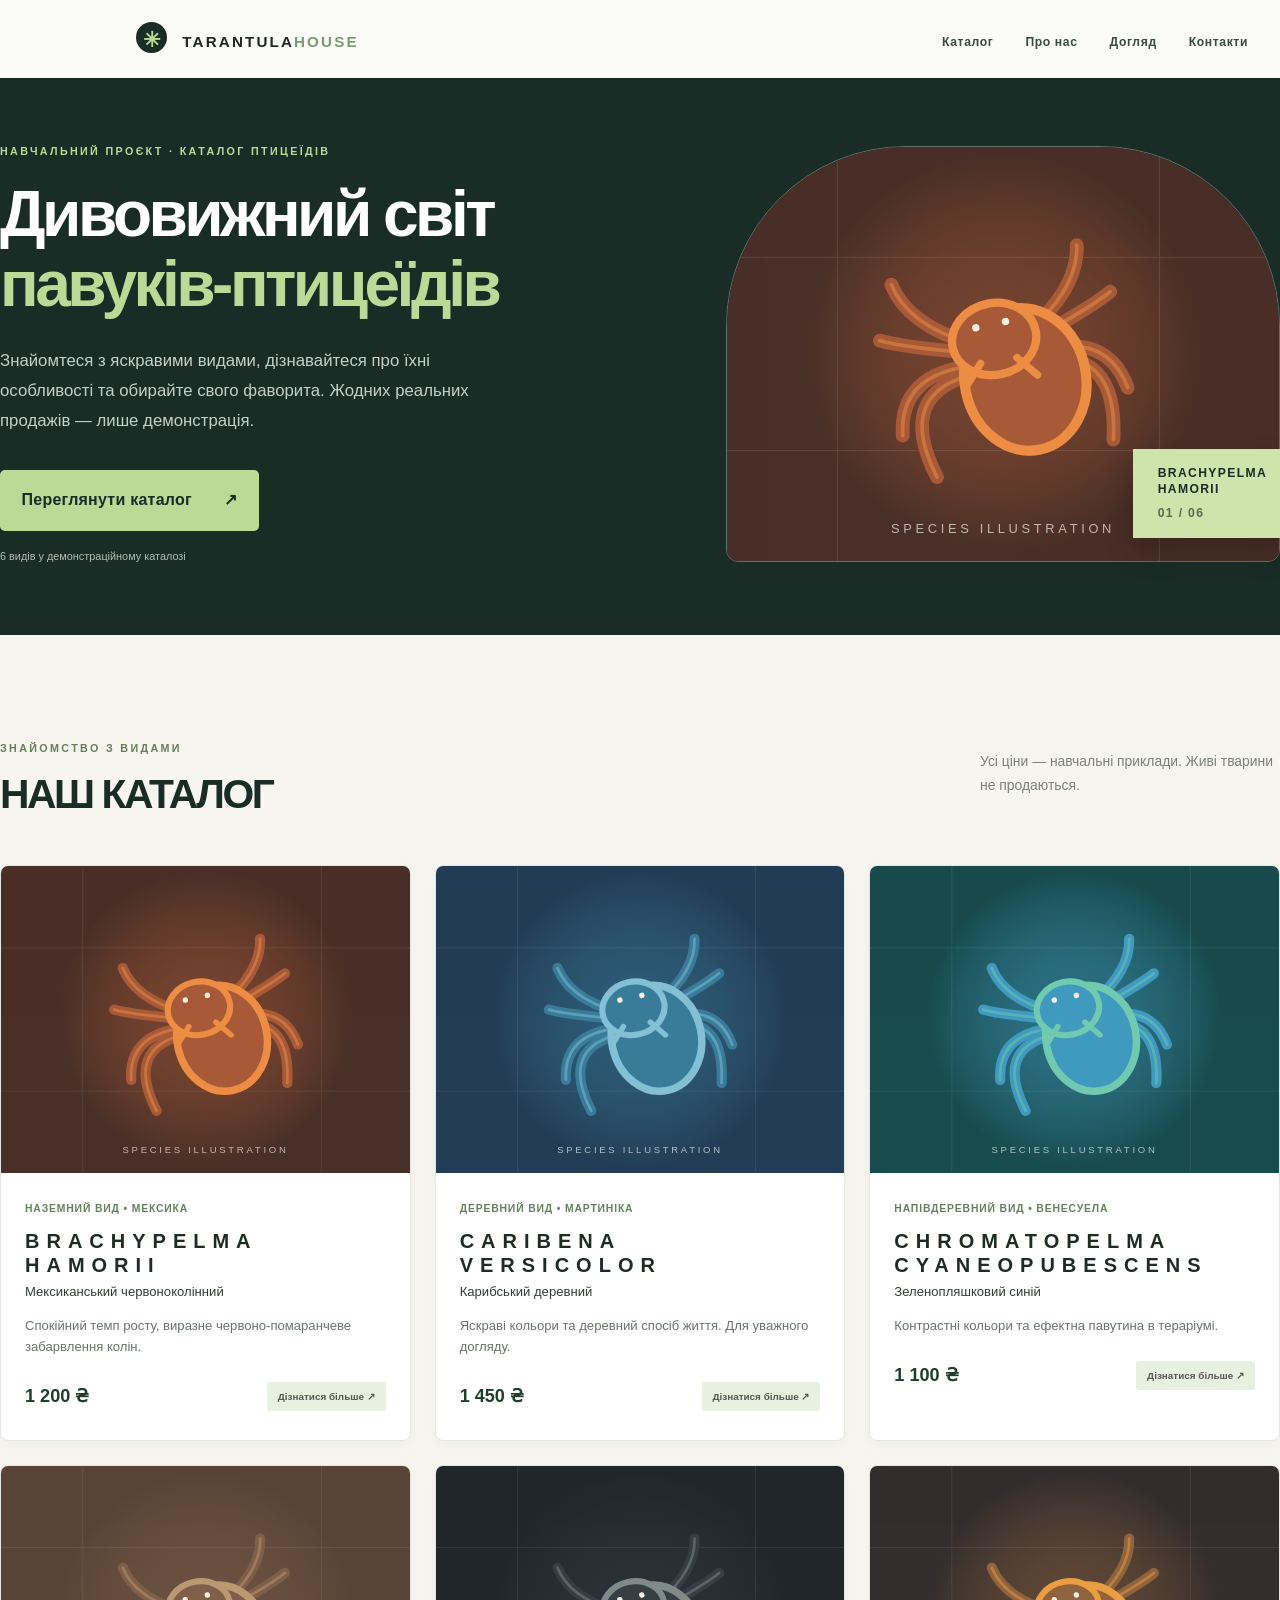
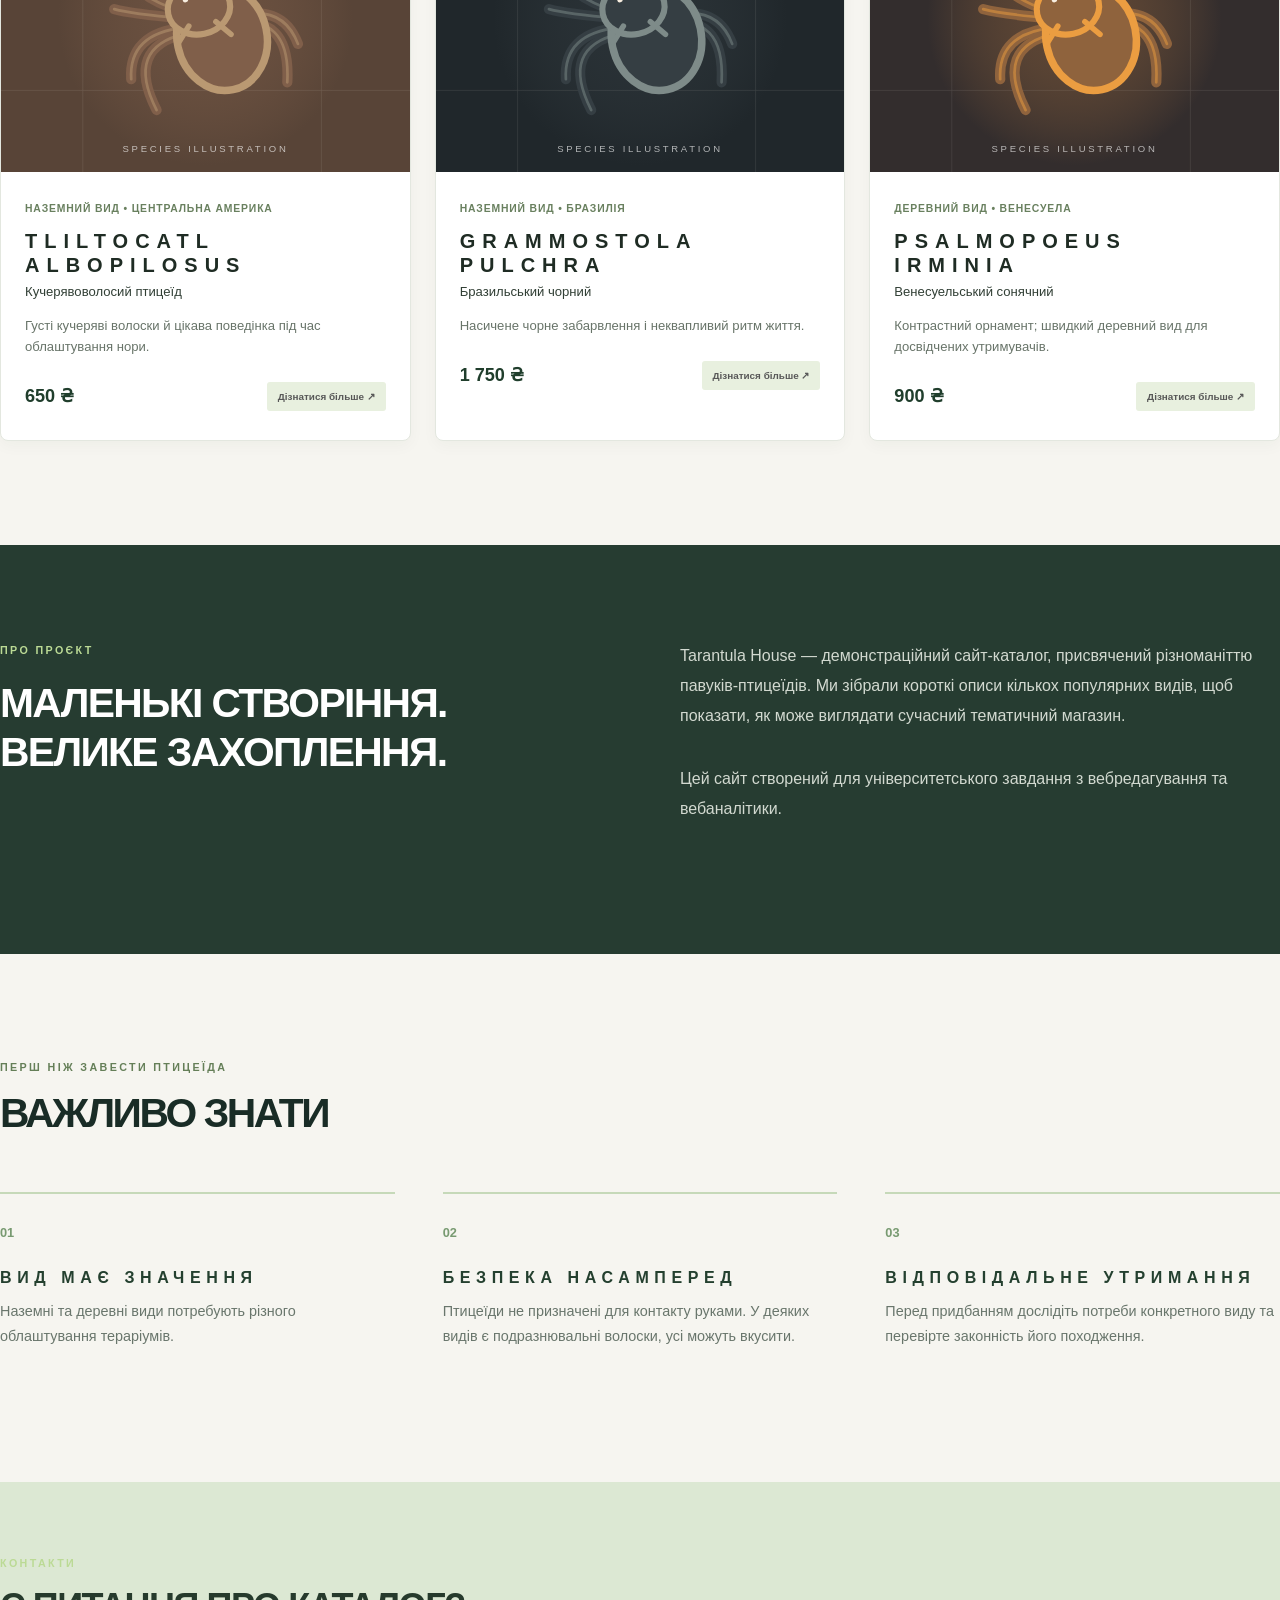
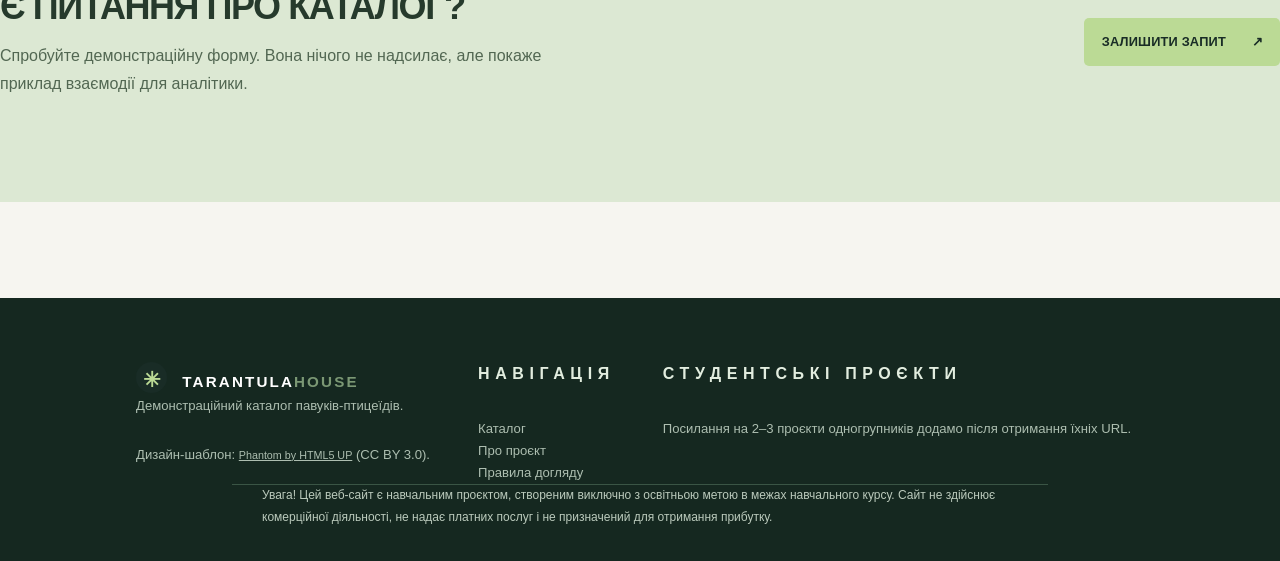
==== index.html @ 0e1ab754 "Add files via upload" ====
<!DOCTYPE HTML>
<!-- Phantom by HTML5 UP (html5up.net) | Adapted educational demo: TARANTULA HOUSE | CCA 3.0 -->
<html lang="uk"><head><meta charset="utf-8"/><meta name="viewport" content="width=device-width,initial-scale=1"/>
<title>Павуки-птицеїди — каталог видів | Tarantula House</title><meta name="description" content="Tarantula House — навчальний каталог павуків-птицеїдів: Brachypelma, Caribena, Grammostola та інші види. Дізнайтеся про особливості утримання птицеїдів."/>
<link rel="stylesheet" href="assets/css/main.css"/><link rel="stylesheet" href="assets/css/tarantula.css"/>
<!-- Google Analytics GA4: вставимо код після створення ресурсу -->
<!-- Microsoft Clarity: вставимо код після створення проєкту -->
</head><body class="is-preload"><div id="wrapper">
<header id="header"><div class="inner site-bar"><a href="index.html" class="brand" aria-label="Tarantula House головна"><span class="brand-symbol">✳</span> TARANTULA<span>HOUSE</span></a><nav aria-label="Головна навігація"><a href="#catalog">Каталог</a><a href="#about">Про нас</a><a href="#guide">Догляд</a><a href="#contacts">Контакти</a></nav></div></header>
<main id="main"><section class="hero"><div class="inner hero-flex"><div><div class="eyebrow">НАВЧАЛЬНИЙ ПРОЄКТ · КАТАЛОГ ПТИЦЕЇДІВ</div><h1>Дивовижний світ<br/><em>павуків-птицеїдів</em></h1><p>Знайомтеся з яскравими видами, дізнавайтеся про їхні особливості та обирайте свого фаворита. Жодних реальних продажів — лише демонстрація.</p><a class="hero-cta" href="#catalog" data-event="view_catalog">Переглянути каталог <span>↗</span></a><span class="hero-note">6 видів у демонстраційному каталозі</span></div><div class="hero-art"><img src="images/spider-orange.svg" alt="Стилізована ілюстрація павука-птицеїда"/><div class="floating-label">BRACHYPELMA<br/>HAMORII <small>01 / 06</small></div></div></div></section>
<section id="catalog" class="content-section"><div class="inner"><div class="section-top"><div><span class="eyebrow dark">ЗНАЙОМСТВО З ВИДАМИ</span><h2>Наш каталог</h2></div><p>Усі ціни — навчальні приклади. Живі тварини не продаються.</p></div><div class="species-grid"><article class="species-card"><img loading="lazy" src="images/spider-orange.svg" alt="Стилізована ілюстрація: Brachypelma hamorii"/><div class="species-body"><div class="tag">Наземний вид • Мексика</div><h3>Brachypelma hamorii</h3><p class="local-name">Мексиканський червоноколінний</p><p>Спокійний темп росту, виразне червоно-помаранчеве забарвлення колін.</p><div class="card-bottom"><strong>1 200 ₴</strong><button class="shop-btn" type="button" data-species="Brachypelma hamorii">Дізнатися більше <span aria-hidden="true">↗</span></button></div></div></article>
<article class="species-card"><img loading="lazy" src="images/spider-blue.svg" alt="Стилізована ілюстрація: Caribena versicolor"/><div class="species-body"><div class="tag">Деревний вид • Мартиніка</div><h3>Caribena versicolor</h3><p class="local-name">Карибський деревний</p><p>Яскраві кольори та деревний спосіб життя. Для уважного догляду.</p><div class="card-bottom"><strong>1 450 ₴</strong><button class="shop-btn" type="button" data-species="Caribena versicolor">Дізнатися більше <span aria-hidden="true">↗</span></button></div></div></article>
<article class="species-card"><img loading="lazy" src="images/spider-cyan.svg" alt="Стилізована ілюстрація: Chromatopelma cyaneopubescens"/><div class="species-body"><div class="tag">Напівдеревний вид • Венесуела</div><h3>Chromatopelma cyaneopubescens</h3><p class="local-name">Зеленопляшковий синій</p><p>Контрастні кольори та ефектна павутина в тераріумі.</p><div class="card-bottom"><strong>1 100 ₴</strong><button class="shop-btn" type="button" data-species="Chromatopelma cyaneopubescens">Дізнатися більше <span aria-hidden="true">↗</span></button></div></div></article>
<article class="species-card"><img loading="lazy" src="images/spider-brown.svg" alt="Стилізована ілюстрація: Tliltocatl albopilosus"/><div class="species-body"><div class="tag">Наземний вид • Центральна Америка</div><h3>Tliltocatl albopilosus</h3><p class="local-name">Кучерявоволосий птицеїд</p><p>Густі кучеряві волоски й цікава поведінка під час облаштування нори.</p><div class="card-bottom"><strong>650 ₴</strong><button class="shop-btn" type="button" data-species="Tliltocatl albopilosus">Дізнатися більше <span aria-hidden="true">↗</span></button></div></div></article>
<article class="species-card"><img loading="lazy" src="images/spider-dark.svg" alt="Стилізована ілюстрація: Grammostola pulchra"/><div class="species-body"><div class="tag">Наземний вид • Бразилія</div><h3>Grammostola pulchra</h3><p class="local-name">Бразильський чорний</p><p>Насичене чорне забарвлення і неквапливий ритм життя.</p><div class="card-bottom"><strong>1 750 ₴</strong><button class="shop-btn" type="button" data-species="Grammostola pulchra">Дізнатися більше <span aria-hidden="true">↗</span></button></div></div></article>
<article class="species-card"><img loading="lazy" src="images/spider-amber.svg" alt="Стилізована ілюстрація: Psalmopoeus irminia"/><div class="species-body"><div class="tag">Деревний вид • Венесуела</div><h3>Psalmopoeus irminia</h3><p class="local-name">Венесуельський сонячний</p><p>Контрастний орнамент; швидкий деревний вид для досвідчених утримувачів.</p><div class="card-bottom"><strong>900 ₴</strong><button class="shop-btn" type="button" data-species="Psalmopoeus irminia">Дізнатися більше <span aria-hidden="true">↗</span></button></div></div></article></div></div></section>
<section class="statement" id="about"><div class="inner statement-content"><div><span class="eyebrow">ПРО ПРОЄКТ</span><h2>Маленькі створіння.<br/>Велике захоплення.</h2></div><div><p>Tarantula House — демонстраційний сайт-каталог, присвячений різноманіттю павуків-птицеїдів. Ми зібрали короткі описи кількох популярних видів, щоб показати, як може виглядати сучасний тематичний магазин.</p><p>Цей сайт створений для університетського завдання з вебредагування та вебаналітики.</p></div></div></section>
<section class="content-section guide" id="guide"><div class="inner"><span class="eyebrow dark">ПЕРШ НІЖ ЗАВЕСТИ ПТИЦЕЇДА</span><h2>Важливо знати</h2><div class="guide-grid"><div><span>01</span><h3>Вид має значення</h3><p>Наземні та деревні види потребують різного облаштування тераріумів.</p></div><div><span>02</span><h3>Безпека насамперед</h3><p>Птицеїди не призначені для контакту руками. У деяких видів є подразнювальні волоски, усі можуть вкусити.</p></div><div><span>03</span><h3>Відповідальне утримання</h3><p>Перед придбанням дослідіть потреби конкретного виду та перевірте законність його походження.</p></div></div></div></section>
<section class="contact-section" id="contacts"><div class="inner contact-row"><div><span class="eyebrow">КОНТАКТИ</span><h2>Є питання про каталог?</h2><p>Спробуйте демонстраційну форму. Вона нічого не надсилає, але покаже приклад взаємодії для аналітики.</p></div><button type="button" class="hero-cta" id="contact-btn">Залишити запит <span>↗</span></button></div></section></main>
<footer id="footer"><div class="inner foot-grid"><div><div class="brand foot-brand"><span class="brand-symbol">✳</span> TARANTULA<span>HOUSE</span></div><p>Демонстраційний каталог павуків-птицеїдів.</p><p class="credits">Дизайн-шаблон: <a href="https://html5up.net/phantom" target="_blank" rel="noopener">Phantom by HTML5 UP</a> (CC BY 3.0).</p></div><div><h3>Навігація</h3><a href="#catalog">Каталог</a><a href="#about">Про проєкт</a><a href="#guide">Правила догляду</a></div><div><h3>Студентські проєкти</h3><p class="credits">Посилання на 2–3 проєкти одногрупників додамо після отримання їхніх URL.</p></div></div><div class="inner legal">Увага! Цей веб-сайт є навчальним проєктом, створеним виключно з освітньою метою в межах навчального курсу. Сайт не здійснює комерційної діяльності, не надає платних послуг і не призначений для отримання прибутку.</div></footer>
<div class="modal" id="demo-modal" role="dialog" aria-modal="true" aria-labelledby="modal-title" hidden><div class="modal-panel"><button class="modal-close" type="button" aria-label="Закрити">×</button><span class="eyebrow dark">ДЕМОНСТРАЦІЙНИЙ ЗАПИТ</span><h2 id="modal-title">Дізнатися більше</h2><p id="modal-species"></p><p>Це навчальний сайт. Дії не створюють замовлення і жодні персональні дані не передаються.</p><button id="simulate-lead" class="hero-cta" type="button">Імітувати запит <span>↗</span></button><p id="modal-success" class="success" aria-live="polite"></p></div></div>
</div><script src="assets/js/jquery.min.js"></script><script src="assets/js/browser.min.js"></script><script src="assets/js/breakpoints.min.js"></script><script src="assets/js/util.js"></script><script src="assets/js/main.js"></script><script src="assets/js/tarantula.js"></script></body></html>
---- assets/css/main.css ----
@import url(fontawesome-all.min.css);
@import url("https://fonts.googleapis.com/css?family=Source+Sans+Pro:300,700,900");

/*
	Phantom by HTML5 UP
	html5up.net | @ajlkn
	Free for personal and commercial use under the CCA 3.0 license (html5up.net/license)
*/

html, body, div, span, applet, object,
iframe, h1, h2, h3, h4, h5, h6, p, blockquote,
pre, a, abbr, acronym, address, big, cite,
code, del, dfn, em, img, ins, kbd, q, s, samp,
small, strike, strong, sub, sup, tt, var, b,
u, i, center, dl, dt, dd, ol, ul, li, fieldset,
form, label, legend, table, caption, tbody,
tfoot, thead, tr, th, td, article, aside,
canvas, details, embed, figure, figcaption,
footer, header, hgroup, menu, nav, output, ruby,
section, summary, time, mark, audio, video {
	margin: 0;
	padding: 0;
	border: 0;
	font-size: 100%;
	font: inherit;
	vertical-align: baseline;}

article, aside, details, figcaption, figure,
footer, header, hgroup, menu, nav, section {
	display: block;}

body {
	line-height: 1;
}

ol, ul {
	list-style: none;
}

blockquote, q {
	quotes: none;
}

	blockquote:before, blockquote:after, q:before, q:after {
		content: '';
		content: none;
	}

table {
	border-collapse: collapse;
	border-spacing: 0;
}

body {
	-webkit-text-size-adjust: none;
}

mark {
	background-color: transparent;
	color: inherit;
}

input::-moz-focus-inner {
	border: 0;
	padding: 0;
}

input, select, textarea {
	-moz-appearance: none;
	-webkit-appearance: none;
	-ms-appearance: none;
	appearance: none;
}

/* Basic */

	@-ms-viewport {
		width: device-width;
	}

	body {
		-ms-overflow-style: scrollbar;
	}

	@media screen and (max-width: 480px) {

		html, body {
			min-width: 320px;
		}

	}

	html {
		box-sizing: border-box;
	}

	*, *:before, *:after {
		box-sizing: inherit;
	}

	body {
		background: #ffffff;
	}

		body.is-preload *, body.is-preload *:before, body.is-preload *:after {
			-moz-animation: none !important;
			-webkit-animation: none !important;
			-ms-animation: none !important;
			animation: none !important;
			-moz-transition: none !important;
			-webkit-transition: none !important;
			-ms-transition: none !important;
			transition: none !important;
		}

/* Type */

	body, input, select, textarea {
		color: #585858;
		font-family: "Source Sans Pro", Helvetica, sans-serif;
		font-size: 16pt;
		font-weight: 300;
		line-height: 1.75;
	}

		@media screen and (max-width: 1680px) {

			body, input, select, textarea {
				font-size: 14pt;
			}

		}

		@media screen and (max-width: 1280px) {

			body, input, select, textarea {
				font-size: 12pt;
			}

		}

	a {
		-moz-transition: border-bottom-color 0.2s ease, color 0.2s ease;
		-webkit-transition: border-bottom-color 0.2s ease, color 0.2s ease;
		-ms-transition: border-bottom-color 0.2s ease, color 0.2s ease;
		transition: border-bottom-color 0.2s ease, color 0.2s ease;
		text-decoration: none;
		color: #585858;
		border-bottom: dotted 1px rgba(88, 88, 88, 0.5);
	}

		a:hover {
			border-bottom-color: transparent;
			color: #f2849e !important;
		}

	strong, b {
		font-weight: 900;
	}

	em, i {
		font-style: italic;
	}

	p {
		margin: 0 0 2em 0;
	}

	h1 {
		font-size: 2.75em;
		font-weight: 700;
		line-height: 1.3;
		margin: 0 0 1em 0;
		letter-spacing: -0.035em;
	}

		h1 a {
			color: inherit;
		}

		@media screen and (max-width: 736px) {

			h1 {
				font-size: 2em;
				margin: 0 0 1em 0;
			}

		}

		@media screen and (max-width: 360px) {

			h1 {
				font-size: 1.75em;
			}

		}

	h2, h3, h4, h5, h6 {
		font-weight: 900;
		line-height: 1.5;
		margin: 0 0 2em 0;
		text-transform: uppercase;
		letter-spacing: 0.35em;
	}

		h2 a, h3 a, h4 a, h5 a, h6 a {
			color: inherit;
		}

	h2 {
		font-size: 1.1em;
	}

	h3 {
		font-size: 1em;
	}

	h4 {
		font-size: 0.8em;
	}

	h5 {
		font-size: 0.8em;
	}

	h6 {
		font-size: 0.8em;
	}

	@media screen and (max-width: 980px) {

		h1 br, h2 br, h3 br, h4 br, h5 br, h6 br {
			display: none;
		}

	}

	@media screen and (max-width: 736px) {

		h2 {
			font-size: 1em;
		}

		h3 {
			font-size: 0.8em;
		}

	}

	sub {
		font-size: 0.8em;
		position: relative;
		top: 0.5em;
	}

	sup {
		font-size: 0.8em;
		position: relative;
		top: -0.5em;
	}

	blockquote {
		border-left: solid 4px #c9c9c9;
		font-style: italic;
		margin: 0 0 2em 0;
		padding: 0.5em 0 0.5em 2em;
	}

	code {
		background: rgba(144, 144, 144, 0.075);
		border-radius: 4px;
		border: solid 1px #c9c9c9;
		font-family: "Courier New", monospace;
		font-size: 0.9em;
		margin: 0 0.25em;
		padding: 0.25em 0.65em;
	}

	pre {
		-webkit-overflow-scrolling: touch;
		font-family: "Courier New", monospace;
		font-size: 0.9em;
		margin: 0 0 2em 0;
	}

		pre code {
			display: block;
			line-height: 1.75;
			padding: 1em 1.5em;
			overflow-x: auto;
		}

	hr {
		border: 0;
		border-bottom: solid 1px #c9c9c9;
		margin: 2em 0;
	}

		hr.major {
			margin: 3em 0;
		}

	.align-left {
		text-align: left;
	}

	.align-center {
		text-align: center;
	}

	.align-right {
		text-align: right;
	}

/* Row */

	.row {
		display: flex;
		flex-wrap: wrap;
		box-sizing: border-box;
		align-items: stretch;
	}

		.row > * {
			box-sizing: border-box;
		}

		.row.gtr-uniform > * > :last-child {
			margin-bottom: 0;
		}

		.row.aln-left {
			justify-content: flex-start;
		}

		.row.aln-center {
			justify-content: center;
		}

		.row.aln-right {
			justify-content: flex-end;
		}

		.row.aln-top {
			align-items: flex-start;
		}

		.row.aln-middle {
			align-items: center;
		}

		.row.aln-bottom {
			align-items: flex-end;
		}

		.row > .imp {
			order: -1;
		}

		.row > .col-1 {
			width: 8.33333%;
		}

		.row > .off-1 {
			margin-left: 8.33333%;
		}

		.row > .col-2 {
			width: 16.66667%;
		}

		.row > .off-2 {
			margin-left: 16.66667%;
		}

		.row > .col-3 {
			width: 25%;
		}

		.row > .off-3 {
			margin-left: 25%;
		}

		.row > .col-4 {
			width: 33.33333%;
		}

		.row > .off-4 {
			margin-left: 33.33333%;
		}

		.row > .col-5 {
			width: 41.66667%;
		}

		.row > .off-5 {
			margin-left: 41.66667%;
		}

		.row > .col-6 {
			width: 50%;
		}

		.row > .off-6 {
			margin-left: 50%;
		}

		.row > .col-7 {
			width: 58.33333%;
		}

		.row > .off-7 {
			margin-left: 58.33333%;
		}

		.row > .col-8 {
			width: 66.66667%;
		}

		.row > .off-8 {
			margin-left: 66.66667%;
		}

		.row > .col-9 {
			width: 75%;
		}

		.row > .off-9 {
			margin-left: 75%;
		}

		.row > .col-10 {
			width: 83.33333%;
		}

		.row > .off-10 {
			margin-left: 83.33333%;
		}

		.row > .col-11 {
			width: 91.66667%;
		}

		.row > .off-11 {
			margin-left: 91.66667%;
		}

		.row > .col-12 {
			width: 100%;
		}

		.row > .off-12 {
			margin-left: 100%;
		}

		.row.gtr-0 {
			margin-top: 0;
			margin-left: 0em;
		}

			.row.gtr-0 > * {
				padding: 0 0 0 0em;
			}

			.row.gtr-0.gtr-uniform {
				margin-top: 0em;
			}

				.row.gtr-0.gtr-uniform > * {
					padding-top: 0em;
				}

		.row.gtr-25 {
			margin-top: 0;
			margin-left: -0.5em;
		}

			.row.gtr-25 > * {
				padding: 0 0 0 0.5em;
			}

			.row.gtr-25.gtr-uniform {
				margin-top: -0.5em;
			}

				.row.gtr-25.gtr-uniform > * {
					padding-top: 0.5em;
				}

		.row.gtr-50 {
			margin-top: 0;
			margin-left: -1em;
		}

			.row.gtr-50 > * {
				padding: 0 0 0 1em;
			}

			.row.gtr-50.gtr-uniform {
				margin-top: -1em;
			}

				.row.gtr-50.gtr-uniform > * {
					padding-top: 1em;
				}

		.row {
			margin-top: 0;
			margin-left: -2em;
		}

			.row > * {
				padding: 0 0 0 2em;
			}

			.row.gtr-uniform {
				margin-top: -2em;
			}

				.row.gtr-uniform > * {
					padding-top: 2em;
				}

		.row.gtr-150 {
			margin-top: 0;
			margin-left: -3em;
		}

			.row.gtr-150 > * {
				padding: 0 0 0 3em;
			}

			.row.gtr-150.gtr-uniform {
				margin-top: -3em;
			}

				.row.gtr-150.gtr-uniform > * {
					padding-top: 3em;
				}

		.row.gtr-200 {
			margin-top: 0;
			margin-left: -4em;
		}

			.row.gtr-200 > * {
				padding: 0 0 0 4em;
			}

			.row.gtr-200.gtr-uniform {
				margin-top: -4em;
			}

				.row.gtr-200.gtr-uniform > * {
					padding-top: 4em;
				}

		@media screen and (max-width: 1680px) {

			.row {
				display: flex;
				flex-wrap: wrap;
				box-sizing: border-box;
				align-items: stretch;
			}

				.row > * {
					box-sizing: border-box;
				}

				.row.gtr-uniform > * > :last-child {
					margin-bottom: 0;
				}

				.row.aln-left {
					justify-content: flex-start;
				}

				.row.aln-center {
					justify-content: center;
				}

				.row.aln-right {
					justify-content: flex-end;
				}

				.row.aln-top {
					align-items: flex-start;
				}

				.row.aln-middle {
					align-items: center;
				}

				.row.aln-bottom {
					align-items: flex-end;
				}

				.row > .imp-xlarge {
					order: -1;
				}

				.row > .col-1-xlarge {
					width: 8.33333%;
				}

				.row > .off-1-xlarge {
					margin-left: 8.33333%;
				}

				.row > .col-2-xlarge {
					width: 16.66667%;
				}

				.row > .off-2-xlarge {
					margin-left: 16.66667%;
				}

				.row > .col-3-xlarge {
					width: 25%;
				}

				.row > .off-3-xlarge {
					margin-left: 25%;
				}

				.row > .col-4-xlarge {
					width: 33.33333%;
				}

				.row > .off-4-xlarge {
					margin-left: 33.33333%;
				}

				.row > .col-5-xlarge {
					width: 41.66667%;
				}

				.row > .off-5-xlarge {
					margin-left: 41.66667%;
				}

				.row > .col-6-xlarge {
					width: 50%;
				}

				.row > .off-6-xlarge {
					margin-left: 50%;
				}

				.row > .col-7-xlarge {
					width: 58.33333%;
				}

				.row > .off-7-xlarge {
					margin-left: 58.33333%;
				}

				.row > .col-8-xlarge {
					width: 66.66667%;
				}

				.row > .off-8-xlarge {
					margin-left: 66.66667%;
				}

				.row > .col-9-xlarge {
					width: 75%;
				}

				.row > .off-9-xlarge {
					margin-left: 75%;
				}

				.row > .col-10-xlarge {
					width: 83.33333%;
				}

				.row > .off-10-xlarge {
					margin-left: 83.33333%;
				}

				.row > .col-11-xlarge {
					width: 91.66667%;
				}

				.row > .off-11-xlarge {
					margin-left: 91.66667%;
				}

				.row > .col-12-xlarge {
					width: 100%;
				}

				.row > .off-12-xlarge {
					margin-left: 100%;
				}

				.row.gtr-0 {
					margin-top: 0;
					margin-left: 0em;
				}

					.row.gtr-0 > * {
						padding: 0 0 0 0em;
					}

					.row.gtr-0.gtr-uniform {
						margin-top: 0em;
					}

						.row.gtr-0.gtr-uniform > * {
							padding-top: 0em;
						}

				.row.gtr-25 {
					margin-top: 0;
					margin-left: -0.5em;
				}

					.row.gtr-25 > * {
						padding: 0 0 0 0.5em;
					}

					.row.gtr-25.gtr-uniform {
						margin-top: -0.5em;
					}

						.row.gtr-25.gtr-uniform > * {
							padding-top: 0.5em;
						}

				.row.gtr-50 {
					margin-top: 0;
					margin-left: -1em;
				}

					.row.gtr-50 > * {
						padding: 0 0 0 1em;
					}

					.row.gtr-50.gtr-uniform {
						margin-top: -1em;
					}

						.row.gtr-50.gtr-uniform > * {
							padding-top: 1em;
						}

				.row {
					margin-top: 0;
					margin-left: -2em;
				}

					.row > * {
						padding: 0 0 0 2em;
					}

					.row.gtr-uniform {
						margin-top: -2em;
					}

						.row.gtr-uniform > * {
							padding-top: 2em;
						}

				.row.gtr-150 {
					margin-top: 0;
					margin-left: -3em;
				}

					.row.gtr-150 > * {
						padding: 0 0 0 3em;
					}

					.row.gtr-150.gtr-uniform {
						margin-top: -3em;
					}

						.row.gtr-150.gtr-uniform > * {
							padding-top: 3em;
						}

				.row.gtr-200 {
					margin-top: 0;
					margin-left: -4em;
				}

					.row.gtr-200 > * {
						padding: 0 0 0 4em;
					}

					.row.gtr-200.gtr-uniform {
						margin-top: -4em;
					}

						.row.gtr-200.gtr-uniform > * {
							padding-top: 4em;
						}

		}

		@media screen and (max-width: 1280px) {

			.row {
				display: flex;
				flex-wrap: wrap;
				box-sizing: border-box;
				align-items: stretch;
			}

				.row > * {
					box-sizing: border-box;
				}

				.row.gtr-uniform > * > :last-child {
					margin-bottom: 0;
				}

				.row.aln-left {
					justify-content: flex-start;
				}

				.row.aln-center {
					justify-content: center;
				}

				.row.aln-right {
					justify-content: flex-end;
				}

				.row.aln-top {
					align-items: flex-start;
				}

				.row.aln-middle {
					align-items: center;
				}

				.row.aln-bottom {
					align-items: flex-end;
				}

				.row > .imp-large {
					order: -1;
				}

				.row > .col-1-large {
					width: 8.33333%;
				}

				.row > .off-1-large {
					margin-left: 8.33333%;
				}

				.row > .col-2-large {
					width: 16.66667%;
				}

				.row > .off-2-large {
					margin-left: 16.66667%;
				}

				.row > .col-3-large {
					width: 25%;
				}

				.row > .off-3-large {
					margin-left: 25%;
				}

				.row > .col-4-large {
					width: 33.33333%;
				}

				.row > .off-4-large {
					margin-left: 33.33333%;
				}

				.row > .col-5-large {
					width: 41.66667%;
				}

				.row > .off-5-large {
					margin-left: 41.66667%;
				}

				.row > .col-6-large {
					width: 50%;
				}

				.row > .off-6-large {
					margin-left: 50%;
				}

				.row > .col-7-large {
					width: 58.33333%;
				}

				.row > .off-7-large {
					margin-left: 58.33333%;
				}

				.row > .col-8-large {
					width: 66.66667%;
				}

				.row > .off-8-large {
					margin-left: 66.66667%;
				}

				.row > .col-9-large {
					width: 75%;
				}

				.row > .off-9-large {
					margin-left: 75%;
				}

				.row > .col-10-large {
					width: 83.33333%;
				}

				.row > .off-10-large {
					margin-left: 83.33333%;
				}

				.row > .col-11-large {
					width: 91.66667%;
				}

				.row > .off-11-large {
					margin-left: 91.66667%;
				}

				.row > .col-12-large {
					width: 100%;
				}

				.row > .off-12-large {
					margin-left: 100%;
				}

				.row.gtr-0 {
					margin-top: 0;
					margin-left: 0em;
				}

					.row.gtr-0 > * {
						padding: 0 0 0 0em;
					}

					.row.gtr-0.gtr-uniform {
						margin-top: 0em;
					}

						.row.gtr-0.gtr-uniform > * {
							padding-top: 0em;
						}

				.row.gtr-25 {
					margin-top: 0;
					margin-left: -0.5em;
				}

					.row.gtr-25 > * {
						padding: 0 0 0 0.5em;
					}

					.row.gtr-25.gtr-uniform {
						margin-top: -0.5em;
					}

						.row.gtr-25.gtr-uniform > * {
							padding-top: 0.5em;
						}

				.row.gtr-50 {
					margin-top: 0;
					margin-left: -1em;
				}

					.row.gtr-50 > * {
						padding: 0 0 0 1em;
					}

					.row.gtr-50.gtr-uniform {
						margin-top: -1em;
					}

						.row.gtr-50.gtr-uniform > * {
							padding-top: 1em;
						}

				.row {
					margin-top: 0;
					margin-left: -2em;
				}

					.row > * {
						padding: 0 0 0 2em;
					}

					.row.gtr-uniform {
						margin-top: -2em;
					}

						.row.gtr-uniform > * {
							padding-top: 2em;
						}

				.row.gtr-150 {
					margin-top: 0;
					margin-left: -3em;
				}

					.row.gtr-150 > * {
						padding: 0 0 0 3em;
					}

					.row.gtr-150.gtr-uniform {
						margin-top: -3em;
					}

						.row.gtr-150.gtr-uniform > * {
							padding-top: 3em;
						}

				.row.gtr-200 {
					margin-top: 0;
					margin-left: -4em;
				}

					.row.gtr-200 > * {
						padding: 0 0 0 4em;
					}

					.row.gtr-200.gtr-uniform {
						margin-top: -4em;
					}

						.row.gtr-200.gtr-uniform > * {
							padding-top: 4em;
						}

		}

		@media screen and (max-width: 980px) {

			.row {
				display: flex;
				flex-wrap: wrap;
				box-sizing: border-box;
				align-items: stretch;
			}

				.row > * {
					box-sizing: border-box;
				}

				.row.gtr-uniform > * > :last-child {
					margin-bottom: 0;
				}

				.row.aln-left {
					justify-content: flex-start;
				}

				.row.aln-center {
					justify-content: center;
				}

				.row.aln-right {
					justify-content: flex-end;
				}

				.row.aln-top {
					align-items: flex-start;
				}

				.row.aln-middle {
					align-items: center;
				}

				.row.aln-bottom {
					align-items: flex-end;
				}

				.row > .imp-medium {
					order: -1;
				}

				.row > .col-1-medium {
					width: 8.33333%;
				}

				.row > .off-1-medium {
					margin-left: 8.33333%;
				}

				.row > .col-2-medium {
					width: 16.66667%;
				}

				.row > .off-2-medium {
					margin-left: 16.66667%;
				}

				.row > .col-3-medium {
					width: 25%;
				}

				.row > .off-3-medium {
					margin-left: 25%;
				}

				.row > .col-4-medium {
					width: 33.33333%;
				}

				.row > .off-4-medium {
					margin-left: 33.33333%;
				}

				.row > .col-5-medium {
					width: 41.66667%;
				}

				.row > .off-5-medium {
					margin-left: 41.66667%;
				}

				.row > .col-6-medium {
					width: 50%;
				}

				.row > .off-6-medium {
					margin-left: 50%;
				}

				.row > .col-7-medium {
					width: 58.33333%;
				}

				.row > .off-7-medium {
					margin-left: 58.33333%;
				}

				.row > .col-8-medium {
					width: 66.66667%;
				}

				.row > .off-8-medium {
					margin-left: 66.66667%;
				}

				.row > .col-9-medium {
					width: 75%;
				}

				.row > .off-9-medium {
					margin-left: 75%;
				}

				.row > .col-10-medium {
					width: 83.33333%;
				}

				.row > .off-10-medium {
					margin-left: 83.33333%;
				}

				.row > .col-11-medium {
					width: 91.66667%;
				}

				.row > .off-11-medium {
					margin-left: 91.66667%;
				}

				.row > .col-12-medium {
					width: 100%;
				}

				.row > .off-12-medium {
					margin-left: 100%;
				}

				.row.gtr-0 {
					margin-top: 0;
					margin-left: 0em;
				}

					.row.gtr-0 > * {
						padding: 0 0 0 0em;
					}

					.row.gtr-0.gtr-uniform {
						margin-top: 0em;
					}

						.row.gtr-0.gtr-uniform > * {
							padding-top: 0em;
						}

				.row.gtr-25 {
					margin-top: 0;
					margin-left: -0.375em;
				}

					.row.gtr-25 > * {
						padding: 0 0 0 0.375em;
					}

					.row.gtr-25.gtr-uniform {
						margin-top: -0.375em;
					}

						.row.gtr-25.gtr-uniform > * {
							padding-top: 0.375em;
						}

				.row.gtr-50 {
					margin-top: 0;
					margin-left: -0.75em;
				}

					.row.gtr-50 > * {
						padding: 0 0 0 0.75em;
					}

					.row.gtr-50.gtr-uniform {
						margin-top: -0.75em;
					}

						.row.gtr-50.gtr-uniform > * {
							padding-top: 0.75em;
						}

				.row {
					margin-top: 0;
					margin-left: -1.5em;
				}

					.row > * {
						padding: 0 0 0 1.5em;
					}

					.row.gtr-uniform {
						margin-top: -1.5em;
					}

						.row.gtr-uniform > * {
							padding-top: 1.5em;
						}

				.row.gtr-150 {
					margin-top: 0;
					margin-left: -2.25em;
				}

					.row.gtr-150 > * {
						padding: 0 0 0 2.25em;
					}

					.row.gtr-150.gtr-uniform {
						margin-top: -2.25em;
					}

						.row.gtr-150.gtr-uniform > * {
							padding-top: 2.25em;
						}

				.row.gtr-200 {
					margin-top: 0;
					margin-left: -3em;
				}

					.row.gtr-200 > * {
						padding: 0 0 0 3em;
					}

					.row.gtr-200.gtr-uniform {
						margin-top: -3em;
					}

						.row.gtr-200.gtr-uniform > * {
							padding-top: 3em;
						}

		}

		@media screen and (max-width: 736px) {

			.row {
				display: flex;
				flex-wrap: wrap;
				box-sizing: border-box;
				align-items: stretch;
			}

				.row > * {
					box-sizing: border-box;
				}

				.row.gtr-uniform > * > :last-child {
					margin-bottom: 0;
				}

				.row.aln-left {
					justify-content: flex-start;
				}

				.row.aln-center {
					justify-content: center;
				}

				.row.aln-right {
					justify-content: flex-end;
				}

				.row.aln-top {
					align-items: flex-start;
				}

				.row.aln-middle {
					align-items: center;
				}

				.row.aln-bottom {
					align-items: flex-end;
				}

				.row > .imp-small {
					order: -1;
				}

				.row > .col-1-small {
					width: 8.33333%;
				}

				.row > .off-1-small {
					margin-left: 8.33333%;
				}

				.row > .col-2-small {
					width: 16.66667%;
				}

				.row > .off-2-small {
					margin-left: 16.66667%;
				}

				.row > .col-3-small {
					width: 25%;
				}

				.row > .off-3-small {
					margin-left: 25%;
				}

				.row > .col-4-small {
					width: 33.33333%;
				}

				.row > .off-4-small {
					margin-left: 33.33333%;
				}

				.row > .col-5-small {
					width: 41.66667%;
				}

				.row > .off-5-small {
					margin-left: 41.66667%;
				}

				.row > .col-6-small {
					width: 50%;
				}

				.row > .off-6-small {
					margin-left: 50%;
				}

				.row > .col-7-small {
					width: 58.33333%;
				}

				.row > .off-7-small {
					margin-left: 58.33333%;
				}

				.row > .col-8-small {
					width: 66.66667%;
				}

				.row > .off-8-small {
					margin-left: 66.66667%;
				}

				.row > .col-9-small {
					width: 75%;
				}

				.row > .off-9-small {
					margin-left: 75%;
				}

				.row > .col-10-small {
					width: 83.33333%;
				}

				.row > .off-10-small {
					margin-left: 83.33333%;
				}

				.row > .col-11-small {
					width: 91.66667%;
				}

				.row > .off-11-small {
					margin-left: 91.66667%;
				}

				.row > .col-12-small {
					width: 100%;
				}

				.row > .off-12-small {
					margin-left: 100%;
				}

				.row.gtr-0 {
					margin-top: 0;
					margin-left: 0em;
				}

					.row.gtr-0 > * {
						padding: 0 0 0 0em;
					}

					.row.gtr-0.gtr-uniform {
						margin-top: 0em;
					}

						.row.gtr-0.gtr-uniform > * {
							padding-top: 0em;
						}

				.row.gtr-25 {
					margin-top: 0;
					margin-left: -0.25em;
				}

					.row.gtr-25 > * {
						padding: 0 0 0 0.25em;
					}

					.row.gtr-25.gtr-uniform {
						margin-top: -0.25em;
					}

						.row.gtr-25.gtr-uniform > * {
							padding-top: 0.25em;
						}

				.row.gtr-50 {
					margin-top: 0;
					margin-left: -0.5em;
				}

					.row.gtr-50 > * {
						padding: 0 0 0 0.5em;
					}

					.row.gtr-50.gtr-uniform {
						margin-top: -0.5em;
					}

						.row.gtr-50.gtr-uniform > * {
							padding-top: 0.5em;
						}

				.row {
					margin-top: 0;
					margin-left: -1em;
				}

					.row > * {
						padding: 0 0 0 1em;
					}

					.row.gtr-uniform {
						margin-top: -1em;
					}

						.row.gtr-uniform > * {
							padding-top: 1em;
						}

				.row.gtr-150 {
					margin-top: 0;
					margin-left: -1.5em;
				}

					.row.gtr-150 > * {
						padding: 0 0 0 1.5em;
					}

					.row.gtr-150.gtr-uniform {
						margin-top: -1.5em;
					}

						.row.gtr-150.gtr-uniform > * {
							padding-top: 1.5em;
						}

				.row.gtr-200 {
					margin-top: 0;
					margin-left: -2em;
				}

					.row.gtr-200 > * {
						padding: 0 0 0 2em;
					}

					.row.gtr-200.gtr-uniform {
						margin-top: -2em;
					}

						.row.gtr-200.gtr-uniform > * {
							padding-top: 2em;
						}

		}

		@media screen and (max-width: 480px) {

			.row {
				display: flex;
				flex-wrap: wrap;
				box-sizing: border-box;
				align-items: stretch;
			}

				.row > * {
					box-sizing: border-box;
				}

				.row.gtr-uniform > * > :last-child {
					margin-bottom: 0;
				}

				.row.aln-left {
					justify-content: flex-start;
				}

				.row.aln-center {
					justify-content: center;
				}

				.row.aln-right {
					justify-content: flex-end;
				}

				.row.aln-top {
					align-items: flex-start;
				}

				.row.aln-middle {
					align-items: center;
				}

				.row.aln-bottom {
					align-items: flex-end;
				}

				.row > .imp-xsmall {
					order: -1;
				}

				.row > .col-1-xsmall {
					width: 8.33333%;
				}

				.row > .off-1-xsmall {
					margin-left: 8.33333%;
				}

				.row > .col-2-xsmall {
					width: 16.66667%;
				}

				.row > .off-2-xsmall {
					margin-left: 16.66667%;
				}

				.row > .col-3-xsmall {
					width: 25%;
				}

				.row > .off-3-xsmall {
					margin-left: 25%;
				}

				.row > .col-4-xsmall {
					width: 33.33333%;
				}

				.row > .off-4-xsmall {
					margin-left: 33.33333%;
				}

				.row > .col-5-xsmall {
					width: 41.66667%;
				}

				.row > .off-5-xsmall {
					margin-left: 41.66667%;
				}

				.row > .col-6-xsmall {
					width: 50%;
				}

				.row > .off-6-xsmall {
					margin-left: 50%;
				}

				.row > .col-7-xsmall {
					width: 58.33333%;
				}

				.row > .off-7-xsmall {
					margin-left: 58.33333%;
				}

				.row > .col-8-xsmall {
					width: 66.66667%;
				}

				.row > .off-8-xsmall {
					margin-left: 66.66667%;
				}

				.row > .col-9-xsmall {
					width: 75%;
				}

				.row > .off-9-xsmall {
					margin-left: 75%;
				}

				.row > .col-10-xsmall {
					width: 83.33333%;
				}

				.row > .off-10-xsmall {
					margin-left: 83.33333%;
				}

				.row > .col-11-xsmall {
					width: 91.66667%;
				}

				.row > .off-11-xsmall {
					margin-left: 91.66667%;
				}

				.row > .col-12-xsmall {
					width: 100%;
				}

				.row > .off-12-xsmall {
					margin-left: 100%;
				}

				.row.gtr-0 {
					margin-top: 0;
					margin-left: 0em;
				}

					.row.gtr-0 > * {
						padding: 0 0 0 0em;
					}

					.row.gtr-0.gtr-uniform {
						margin-top: 0em;
					}

						.row.gtr-0.gtr-uniform > * {
							padding-top: 0em;
						}

				.row.gtr-25 {
					margin-top: 0;
					margin-left: -0.25em;
				}

					.row.gtr-25 > * {
						padding: 0 0 0 0.25em;
					}

					.row.gtr-25.gtr-uniform {
						margin-top: -0.25em;
					}

						.row.gtr-25.gtr-uniform > * {
							padding-top: 0.25em;
						}

				.row.gtr-50 {
					margin-top: 0;
					margin-left: -0.5em;
				}

					.row.gtr-50 > * {
						padding: 0 0 0 0.5em;
					}

					.row.gtr-50.gtr-uniform {
						margin-top: -0.5em;
					}

						.row.gtr-50.gtr-uniform > * {
							padding-top: 0.5em;
						}

				.row {
					margin-top: 0;
					margin-left: -1em;
				}

					.row > * {
						padding: 0 0 0 1em;
					}

					.row.gtr-uniform {
						margin-top: -1em;
					}

						.row.gtr-uniform > * {
							padding-top: 1em;
						}

				.row.gtr-150 {
					margin-top: 0;
					margin-left: -1.5em;
				}

					.row.gtr-150 > * {
						padding: 0 0 0 1.5em;
					}

					.row.gtr-150.gtr-uniform {
						margin-top: -1.5em;
					}

						.row.gtr-150.gtr-uniform > * {
							padding-top: 1.5em;
						}

				.row.gtr-200 {
					margin-top: 0;
					margin-left: -2em;
				}

					.row.gtr-200 > * {
						padding: 0 0 0 2em;
					}

					.row.gtr-200.gtr-uniform {
						margin-top: -2em;
					}

						.row.gtr-200.gtr-uniform > * {
							padding-top: 2em;
						}

		}

/* Section/Article */

	section.special, article.special {
		text-align: center;
	}

	header p {
		margin-top: -1em;
	}

	@media screen and (max-width: 736px) {

		header p {
			margin-top: 0;
		}

	}

/* Icon */

	.icon {
		text-decoration: none;
		border-bottom: none;
		position: relative;
	}

		.icon:before {
			-moz-osx-font-smoothing: grayscale;
			-webkit-font-smoothing: antialiased;
			display: inline-block;
			font-style: normal;
			font-variant: normal;
			text-rendering: auto;
			line-height: 1;
			text-transform: none !important;
			font-family: 'Font Awesome 5 Free';
			font-weight: 400;
		}

		.icon > .label {
			display: none;
		}

		.icon:before {
			line-height: inherit;
		}

		.icon.solid:before {
			font-weight: 900;
		}

		.icon.brands:before {
			font-family: 'Font Awesome 5 Brands';
		}

		.icon.style2 {
			-moz-transition: background-color 0.2s ease-in-out, color 0.2s ease-in-out, border-color 0.2s ease-in-out;
			-webkit-transition: background-color 0.2s ease-in-out, color 0.2s ease-in-out, border-color 0.2s ease-in-out;
			-ms-transition: background-color 0.2s ease-in-out, color 0.2s ease-in-out, border-color 0.2s ease-in-out;
			transition: background-color 0.2s ease-in-out, color 0.2s ease-in-out, border-color 0.2s ease-in-out;
			background-color: transparent;
			border: solid 1px #c9c9c9;
			border-radius: 4px;
			width: 2.65em;
			height: 2.65em;
			display: inline-block;
			text-align: center;
			line-height: 2.65em;
			color: inherit;
		}

			.icon.style2:before {
				font-size: 1.1em;
			}

			.icon.style2:hover {
				color: #f2849e;
				border-color: #f2849e;
			}

			.icon.style2:active {
				background-color: rgba(242, 132, 158, 0.1);
			}

/* List */

	ol {
		list-style: decimal;
		margin: 0 0 2em 0;
		padding-left: 1.25em;
	}

		ol li {
			padding-left: 0.25em;
		}

	ul {
		list-style: disc;
		margin: 0 0 2em 0;
		padding-left: 1em;
	}

		ul li {
			padding-left: 0.5em;
		}

		ul.alt {
			list-style: none;
			padding-left: 0;
		}

			ul.alt li {
				border-top: solid 1px #c9c9c9;
				padding: 0.5em 0;
			}

				ul.alt li:first-child {
					border-top: 0;
					padding-top: 0;
				}

	dl {
		margin: 0 0 2em 0;
	}

		dl dt {
			display: block;
			font-weight: 900;
			margin: 0 0 1em 0;
		}

		dl dd {
			margin-left: 2em;
		}

/* Actions */

	ul.actions {
		display: -moz-flex;
		display: -webkit-flex;
		display: -ms-flex;
		display: flex;
		cursor: default;
		list-style: none;
		margin-left: -1em;
		padding-left: 0;
	}

		ul.actions li {
			padding: 0 0 0 1em;
			vertical-align: middle;
		}

		ul.actions.special {
			-moz-justify-content: center;
			-webkit-justify-content: center;
			-ms-justify-content: center;
			justify-content: center;
			width: 100%;
			margin-left: 0;
		}

			ul.actions.special li:first-child {
				padding-left: 0;
			}

		ul.actions.stacked {
			-moz-flex-direction: column;
			-webkit-flex-direction: column;
			-ms-flex-direction: column;
			flex-direction: column;
			margin-left: 0;
		}

			ul.actions.stacked li {
				padding: 1.3em 0 0 0;
			}

				ul.actions.stacked li:first-child {
					padding-top: 0;
				}

		ul.actions.fit {
			width: calc(100% + 1em);
		}

			ul.actions.fit li {
				-moz-flex-grow: 1;
				-webkit-flex-grow: 1;
				-ms-flex-grow: 1;
				flex-grow: 1;
				-moz-flex-shrink: 1;
				-webkit-flex-shrink: 1;
				-ms-flex-shrink: 1;
				flex-shrink: 1;
				width: 100%;
			}

				ul.actions.fit li > * {
					width: 100%;
				}

			ul.actions.fit.stacked {
				width: 100%;
			}

		@media screen and (max-width: 480px) {

			ul.actions:not(.fixed) {
				-moz-flex-direction: column;
				-webkit-flex-direction: column;
				-ms-flex-direction: column;
				flex-direction: column;
				margin-left: 0;
				width: 100% !important;
			}

				ul.actions:not(.fixed) li {
					-moz-flex-grow: 1;
					-webkit-flex-grow: 1;
					-ms-flex-grow: 1;
					flex-grow: 1;
					-moz-flex-shrink: 1;
					-webkit-flex-shrink: 1;
					-ms-flex-shrink: 1;
					flex-shrink: 1;
					padding: 1em 0 0 0;
					text-align: center;
					width: 100%;
				}

					ul.actions:not(.fixed) li > * {
						width: 100%;
					}

					ul.actions:not(.fixed) li:first-child {
						padding-top: 0;
					}

					ul.actions:not(.fixed) li input[type="submit"],
					ul.actions:not(.fixed) li input[type="reset"],
					ul.actions:not(.fixed) li input[type="button"],
					ul.actions:not(.fixed) li button,
					ul.actions:not(.fixed) li .button {
						width: 100%;
					}

						ul.actions:not(.fixed) li input[type="submit"].icon:before,
						ul.actions:not(.fixed) li input[type="reset"].icon:before,
						ul.actions:not(.fixed) li input[type="button"].icon:before,
						ul.actions:not(.fixed) li button.icon:before,
						ul.actions:not(.fixed) li .button.icon:before {
							margin-left: -0.5rem;
						}

		}

/* Icons */

	ul.icons {
		cursor: default;
		list-style: none;
		padding-left: 0;
		margin: -1em 0 2em -1em;
	}

		ul.icons li {
			display: inline-block;
			padding: 1em 0 0 1em;
		}

/* Form */

	form {
		margin: 0 0 2em 0;
		overflow-x: hidden;
	}

		form > :last-child {
			margin-bottom: 0;
		}

		form > .fields {
			display: -moz-flex;
			display: -webkit-flex;
			display: -ms-flex;
			display: flex;
			-moz-flex-wrap: wrap;
			-webkit-flex-wrap: wrap;
			-ms-flex-wrap: wrap;
			flex-wrap: wrap;
			width: calc(100% + 3em);
			margin: -1.5em 0 2em -1.5em;
		}

			form > .fields > .field {
				-moz-flex-grow: 0;
				-webkit-flex-grow: 0;
				-ms-flex-grow: 0;
				flex-grow: 0;
				-moz-flex-shrink: 0;
				-webkit-flex-shrink: 0;
				-ms-flex-shrink: 0;
				flex-shrink: 0;
				padding: 1.5em 0 0 1.5em;
				width: calc(100% - 1.5em);
			}

				form > .fields > .field.half {
					width: calc(50% - 0.75em);
				}

				form > .fields > .field.third {
					width: calc(100%/3 - 0.5em);
				}

				form > .fields > .field.quarter {
					width: calc(25% - 0.375em);
				}

		@media screen and (max-width: 480px) {

			form > .fields {
				width: calc(100% + 3em);
				margin: -1.5em 0 2em -1.5em;
			}

				form > .fields > .field {
					padding: 1.5em 0 0 1.5em;
					width: calc(100% - 1.5em);
				}

					form > .fields > .field.half {
						width: calc(100% - 1.5em);
					}

					form > .fields > .field.third {
						width: calc(100% - 1.5em);
					}

					form > .fields > .field.quarter {
						width: calc(100% - 1.5em);
					}

		}

	label {
		display: block;
		font-size: 0.9em;
		font-weight: 900;
		margin: 0 0 1em 0;
	}

	input[type="text"],
	input[type="password"],
	input[type="email"],
	input[type="tel"],
	select,
	textarea {
		-moz-appearance: none;
		-webkit-appearance: none;
		-ms-appearance: none;
		appearance: none;
		background-color: transparent;
		border: none;
		border-radius: 0;
		border-bottom: solid 1px #c9c9c9;
		color: inherit;
		display: block;
		outline: 0;
		padding: 0;
		text-decoration: none;
		width: 100%;
	}

		input[type="text"]:invalid,
		input[type="password"]:invalid,
		input[type="email"]:invalid,
		input[type="tel"]:invalid,
		select:invalid,
		textarea:invalid {
			box-shadow: none;
		}

		input[type="text"]:focus,
		input[type="password"]:focus,
		input[type="email"]:focus,
		input[type="tel"]:focus,
		select:focus,
		textarea:focus {
			border-bottom-color: #f2849e;
			box-shadow: inset 0 -1px 0 0 #f2849e;
		}

	select {
		background-image: url("data:image/svg+xml;charset=utf8,%3Csvg xmlns='http://www.w3.org/2000/svg' width='40' height='40' preserveAspectRatio='none' viewBox='0 0 40 40'%3E%3Cpath d='M9.4,12.3l10.4,10.4l10.4-10.4c0.2-0.2,0.5-0.4,0.9-0.4c0.3,0,0.6,0.1,0.9,0.4l3.3,3.3c0.2,0.2,0.4,0.5,0.4,0.9 c0,0.4-0.1,0.6-0.4,0.9L20.7,31.9c-0.2,0.2-0.5,0.4-0.9,0.4c-0.3,0-0.6-0.1-0.9-0.4L4.3,17.3c-0.2-0.2-0.4-0.5-0.4-0.9 c0-0.4,0.1-0.6,0.4-0.9l3.3-3.3c0.2-0.2,0.5-0.4,0.9-0.4S9.1,12.1,9.4,12.3z' fill='%23c9c9c9' /%3E%3C/svg%3E");
		background-size: 1.25rem;
		background-repeat: no-repeat;
		background-position: calc(100% - 1rem) center;
		height: 3em;
		padding-right: 3em;
		text-overflow: ellipsis;
	}

		select option {
			background: #ffffff;
		}

		select:focus::-ms-value {
			background-color: transparent;
		}

		select::-ms-expand {
			display: none;
		}

	input[type="text"],
	input[type="password"],
	input[type="email"],
	select {
		height: 3em;
	}

	textarea {
		padding: 0;
		min-height: 3.75em;
	}

	input[type="checkbox"],
	input[type="radio"] {
		-moz-appearance: none;
		-webkit-appearance: none;
		-ms-appearance: none;
		appearance: none;
		display: block;
		float: left;
		margin-right: -2em;
		opacity: 0;
		width: 1em;
		z-index: -1;
	}

		input[type="checkbox"] + label,
		input[type="radio"] + label {
			text-decoration: none;
			color: #585858;
			cursor: pointer;
			display: inline-block;
			font-size: 1em;
			font-weight: 300;
			padding-left: 2.55em;
			padding-right: 0.75em;
			position: relative;
		}

			input[type="checkbox"] + label:before,
			input[type="radio"] + label:before {
				-moz-osx-font-smoothing: grayscale;
				-webkit-font-smoothing: antialiased;
				display: inline-block;
				font-style: normal;
				font-variant: normal;
				text-rendering: auto;
				line-height: 1;
				text-transform: none !important;
				font-family: 'Font Awesome 5 Free';
				font-weight: 900;
			}

			input[type="checkbox"] + label:before,
			input[type="radio"] + label:before {
				border-radius: 4px;
				border: solid 1px #c9c9c9;
				content: '';
				display: inline-block;
				font-size: 0.8em;
				height: 2.25em;
				left: 0;
				line-height: 2.25em;
				position: absolute;
				text-align: center;
				top: 0;
				width: 2.25em;
			}

		input[type="checkbox"]:checked + label:before,
		input[type="radio"]:checked + label:before {
			background: #585858;
			border-color: #585858;
			color: #ffffff;
			content: '\f00c';
		}

		input[type="checkbox"]:focus + label:before,
		input[type="radio"]:focus + label:before {
			border-color: #f2849e;
			box-shadow: 0 0 0 1px #f2849e;
		}

	input[type="checkbox"] + label:before {
		border-radius: 4px;
	}

	input[type="radio"] + label:before {
		border-radius: 100%;
	}

/* Box */

	.box {
		border-radius: 4px;
		border: solid 1px #c9c9c9;
		margin-bottom: 2em;
		padding: 1.5em;
	}

		.box > :last-child,
		.box > :last-child > :last-child,
		.box > :last-child > :last-child > :last-child {
			margin-bottom: 0;
		}

		.box.alt {
			border: 0;
			border-radius: 0;
			padding: 0;
		}

/* Image */

	.image {
		border-radius: 4px;
		border: 0;
		display: inline-block;
		position: relative;
	}

		.image img {
			border-radius: 4px;
			display: block;
		}

		.image.left, .image.right {
			max-width: 40%;
		}

			.image.left img, .image.right img {
				width: 100%;
			}

		.image.left {
			float: left;
			padding: 0 1.5em 1em 0;
			top: 0.25em;
		}

		.image.right {
			float: right;
			padding: 0 0 1em 1.5em;
			top: 0.25em;
		}

		.image.fit {
			display: block;
			margin: 0 0 2em 0;
			width: 100%;
		}

			.image.fit img {
				width: 100%;
			}

		.image.main {
			display: block;
			margin: 0 0 3em 0;
			width: 100%;
		}

			.image.main img {
				width: 100%;
			}

			@media screen and (max-width: 736px) {

				.image.main {
					margin: 0 0 2em 0;
				}

			}

/* Table */

	.table-wrapper {
		-webkit-overflow-scrolling: touch;
		overflow-x: auto;
	}

	table {
		margin: 0 0 2em 0;
		width: 100%;
	}

		table tbody tr {
			border: solid 1px #c9c9c9;
			border-left: 0;
			border-right: 0;
		}

			table tbody tr:nth-child(2n + 1) {
				background-color: rgba(144, 144, 144, 0.075);
			}

		table td {
			padding: 0.75em 0.75em;
		}

		table th {
			font-size: 0.9em;
			font-weight: 900;
			padding: 0 0.75em 0.75em 0.75em;
			text-align: left;
		}

		table thead {
			border-bottom: solid 2px #c9c9c9;
		}

		table tfoot {
			border-top: solid 2px #c9c9c9;
		}

		table.alt {
			border-collapse: separate;
		}

			table.alt tbody tr td {
				border: solid 1px #c9c9c9;
				border-left-width: 0;
				border-top-width: 0;
			}

				table.alt tbody tr td:first-child {
					border-left-width: 1px;
				}

			table.alt tbody tr:first-child td {
				border-top-width: 1px;
			}

			table.alt thead {
				border-bottom: 0;
			}

			table.alt tfoot {
				border-top: 0;
			}

/* Button */

	input[type="submit"],
	input[type="reset"],
	input[type="button"],
	button,
	.button {
		-moz-appearance: none;
		-webkit-appearance: none;
		-ms-appearance: none;
		appearance: none;
		-moz-transition: background-color 0.2s ease-in-out, color 0.2s ease-in-out, box-shadow 0.2s ease-in-out;
		-webkit-transition: background-color 0.2s ease-in-out, color 0.2s ease-in-out, box-shadow 0.2s ease-in-out;
		-ms-transition: background-color 0.2s ease-in-out, color 0.2s ease-in-out, box-shadow 0.2s ease-in-out;
		transition: background-color 0.2s ease-in-out, color 0.2s ease-in-out, box-shadow 0.2s ease-in-out;
		background-color: transparent;
		border-radius: 4px;
		border: 0;
		box-shadow: inset 0 0 0 2px #585858;
		color: #585858 !important;
		cursor: pointer;
		display: inline-block;
		font-size: 0.8em;
		font-weight: 900;
		height: 3.5em;
		letter-spacing: 0.35em;
		line-height: 3.45em;
		overflow: hidden;
		padding: 0 1.25em 0 1.6em;
		text-align: center;
		text-decoration: none;
		text-overflow: ellipsis;
		text-transform: uppercase;
		white-space: nowrap;
	}

		input[type="submit"].icon:before,
		input[type="reset"].icon:before,
		input[type="button"].icon:before,
		button.icon:before,
		.button.icon:before {
			margin-right: 0.5em;
		}

		input[type="submit"].fit,
		input[type="reset"].fit,
		input[type="button"].fit,
		button.fit,
		.button.fit {
			width: 100%;
		}

		input[type="submit"]:hover,
		input[type="reset"]:hover,
		input[type="button"]:hover,
		button:hover,
		.button:hover {
			color: #f2849e !important;
			box-shadow: inset 0 0 0 2px #f2849e;
		}

		input[type="submit"]:active,
		input[type="reset"]:active,
		input[type="button"]:active,
		button:active,
		.button:active {
			background-color: rgba(242, 132, 158, 0.1);
		}

		input[type="submit"].small,
		input[type="reset"].small,
		input[type="button"].small,
		button.small,
		.button.small {
			font-size: 0.6em;
		}

		input[type="submit"].large,
		input[type="reset"].large,
		input[type="button"].large,
		button.large,
		.button.large {
			font-size: 1em;
		}

		input[type="submit"].primary,
		input[type="reset"].primary,
		input[type="button"].primary,
		button.primary,
		.button.primary {
			box-shadow: none;
			background-color: #585858;
			color: #ffffff !important;
		}

			input[type="submit"].primary:hover,
			input[type="reset"].primary:hover,
			input[type="button"].primary:hover,
			button.primary:hover,
			.button.primary:hover {
				background-color: #f2849e;
			}

			input[type="submit"].primary:active,
			input[type="reset"].primary:active,
			input[type="button"].primary:active,
			button.primary:active,
			.button.primary:active {
				background-color: #ee5f81;
			}

		input[type="submit"].disabled, input[type="submit"]:disabled,
		input[type="reset"].disabled,
		input[type="reset"]:disabled,
		input[type="button"].disabled,
		input[type="button"]:disabled,
		button.disabled,
		button:disabled,
		.button.disabled,
		.button:disabled {
			pointer-events: none;
			opacity: 0.25;
		}

/* Tiles */

	.tiles {
		display: -moz-flex;
		display: -webkit-flex;
		display: -ms-flex;
		display: flex;
		-moz-flex-wrap: wrap;
		-webkit-flex-wrap: wrap;
		-ms-flex-wrap: wrap;
		flex-wrap: wrap;
		postiion: relative;
		margin: -2.5em 0 0 -2.5em;
	}

		.tiles article {
			-moz-transition: -moz-transform 0.5s ease, opacity 0.5s ease;
			-webkit-transition: -webkit-transform 0.5s ease, opacity 0.5s ease;
			-ms-transition: -ms-transform 0.5s ease, opacity 0.5s ease;
			transition: transform 0.5s ease, opacity 0.5s ease;
			position: relative;
			width: calc(33.33333% - 2.5em);
			margin: 2.5em 0 0 2.5em;
		}

			.tiles article > .image {
				-moz-transition: -moz-transform 0.5s ease;
				-webkit-transition: -webkit-transform 0.5s ease;
				-ms-transition: -ms-transform 0.5s ease;
				transition: transform 0.5s ease;
				position: relative;
				display: block;
				width: 100%;
				border-radius: 4px;
				overflow: hidden;
			}

				.tiles article > .image img {
					display: block;
					width: 100%;
				}

				.tiles article > .image:before {
					pointer-events: none;
					-moz-transition: background-color 0.5s ease, opacity 0.5s ease;
					-webkit-transition: background-color 0.5s ease, opacity 0.5s ease;
					-ms-transition: background-color 0.5s ease, opacity 0.5s ease;
					transition: background-color 0.5s ease, opacity 0.5s ease;
					content: '';
					display: block;
					position: absolute;
					top: 0;
					left: 0;
					width: 100%;
					height: 100%;
					opacity: 1.0;
					z-index: 1;
					opacity: 0.8;
				}

				.tiles article > .image:after {
					pointer-events: none;
					-moz-transition: opacity 0.5s ease;
					-webkit-transition: opacity 0.5s ease;
					-ms-transition: opacity 0.5s ease;
					transition: opacity 0.5s ease;
					content: '';
					display: block;
					position: absolute;
					top: 0;
					left: 0;
					width: 100%;
					height: 100%;
					background-image: url("data:image/svg+xml;charset=utf8,%3Csvg xmlns='http://www.w3.org/2000/svg' width='100' height='100' viewBox='0 0 100 100' preserveAspectRatio='none'%3E%3Cstyle%3Eline %7B stroke-width: 0.25px%3B stroke: %23ffffff%3B %7D%3C/style%3E%3Cline x1='0' y1='0' x2='100' y2='100' /%3E%3Cline x1='100' y1='0' x2='0' y2='100' /%3E%3C/svg%3E");
					background-position: center;
					background-repeat: no-repeat;
					background-size: 100% 100%;
					opacity: 0.25;
					z-index: 2;
				}

			.tiles article > a {
				display: -moz-flex;
				display: -webkit-flex;
				display: -ms-flex;
				display: flex;
				-moz-flex-direction: column;
				-webkit-flex-direction: column;
				-ms-flex-direction: column;
				flex-direction: column;
				-moz-align-items: center;
				-webkit-align-items: center;
				-ms-align-items: center;
				align-items: center;
				-moz-justify-content: center;
				-webkit-justify-content: center;
				-ms-justify-content: center;
				justify-content: center;
				-moz-transition: background-color 0.5s ease, -moz-transform 0.5s ease;
				-webkit-transition: background-color 0.5s ease, -webkit-transform 0.5s ease;
				-ms-transition: background-color 0.5s ease, -ms-transform 0.5s ease;
				transition: background-color 0.5s ease, transform 0.5s ease;
				position: absolute;
				top: 0;
				left: 0;
				width: 100%;
				height: 100%;
				padding: 1em;
				border-radius: 4px;
				border-bottom: 0;
				color: #ffffff;
				text-align: center;
				text-decoration: none;
				z-index: 3;
			}

				.tiles article > a > :last-child {
					margin: 0;
				}

				.tiles article > a:hover {
					color: #ffffff !important;
				}

				.tiles article > a h2 {
					margin: 0;
				}

				.tiles article > a .content {
					-moz-transition: max-height 0.5s ease, opacity 0.5s ease;
					-webkit-transition: max-height 0.5s ease, opacity 0.5s ease;
					-ms-transition: max-height 0.5s ease, opacity 0.5s ease;
					transition: max-height 0.5s ease, opacity 0.5s ease;
					width: 100%;
					max-height: 0;
					line-height: 1.5;
					margin-top: 0.35em;
					opacity: 0;
				}

					.tiles article > a .content > :last-child {
						margin-bottom: 0;
					}

			.tiles article.style1 > .image:before {
				background-color: #f2849e;
			}

			.tiles article.style2 > .image:before {
				background-color: #7ecaf6;
			}

			.tiles article.style3 > .image:before {
				background-color: #7bd0c1;
			}

			.tiles article.style4 > .image:before {
				background-color: #c75b9b;
			}

			.tiles article.style5 > .image:before {
				background-color: #ae85ca;
			}

			.tiles article.style6 > .image:before {
				background-color: #8499e7;
			}

			body:not(.is-touch) .tiles article:hover > .image {
				-moz-transform: scale(1.1);
				-webkit-transform: scale(1.1);
				-ms-transform: scale(1.1);
				transform: scale(1.1);
			}

				body:not(.is-touch) .tiles article:hover > .image:before {
					background-color: #333333;
					opacity: 0.35;
				}

				body:not(.is-touch) .tiles article:hover > .image:after {
					opacity: 0;
				}

			body:not(.is-touch) .tiles article:hover .content {
				max-height: 15em;
				opacity: 1;
			}

		* + .tiles {
			margin-top: 2em;
		}

		body.is-preload .tiles article {
			-moz-transform: scale(0.9);
			-webkit-transform: scale(0.9);
			-ms-transform: scale(0.9);
			transform: scale(0.9);
			opacity: 0;
		}

		body.is-touch .tiles article .content {
			max-height: 15em;
			opacity: 1;
		}

		@media screen and (max-width: 1280px) {

			.tiles {
				margin: -1.25em 0 0 -1.25em;
			}

				.tiles article {
					width: calc(33.33333% - 1.25em);
					margin: 1.25em 0 0 1.25em;
				}

		}

		@media screen and (max-width: 980px) {

			.tiles {
				margin: -2.5em 0 0 -2.5em;
			}

				.tiles article {
					width: calc(50% - 2.5em);
					margin: 2.5em 0 0 2.5em;
				}

		}

		@media screen and (max-width: 736px) {

			.tiles {
				margin: -1.25em 0 0 -1.25em;
			}

				.tiles article {
					width: calc(50% - 1.25em);
					margin: 1.25em 0 0 1.25em;
				}

					.tiles article:hover > .image {
						-moz-transform: scale(1.0);
						-webkit-transform: scale(1.0);
						-ms-transform: scale(1.0);
						transform: scale(1.0);
					}

		}

		@media screen and (max-width: 480px) {

			.tiles {
				margin: 0;
			}

				.tiles article {
					width: 100%;
					margin: 1.25em 0 0 0;
				}

		}

/* Header */

	#header {
		padding: 8em 0 0.1em 0 ;
	}

		#header .logo {
			display: block;
			border-bottom: 0;
			color: inherit;
			font-weight: 900;
			letter-spacing: 0.35em;
			margin: 0 0 2.5em 0;
			text-decoration: none;
			text-transform: uppercase;
			display: inline-block;
		}

			#header .logo > * {
				display: inline-block;
				vertical-align: middle;
			}

			#header .logo .symbol {
				margin-right: 0.65em;
			}

				#header .logo .symbol img {
					display: block;
					width: 2em;
					height: 2em;
				}

		#header nav {
			position: fixed;
			right: 2em;
			top: 2em;
			z-index: 10000;
		}

			#header nav ul {
				display: -moz-flex;
				display: -webkit-flex;
				display: -ms-flex;
				display: flex;
				-moz-align-items: center;
				-webkit-align-items: center;
				-ms-align-items: center;
				align-items: center;
				list-style: none;
				margin: 0;
				padding: 0;
			}

				#header nav ul li {
					display: block;
					padding: 0;
				}

					#header nav ul li a {
						display: block;
						position: relative;
						height: 3em;
						line-height: 3em;
						padding: 0 1.5em;
						background-color: rgba(255, 255, 255, 0.5);
						border-radius: 4px;
						border: 0;
						font-size: 0.8em;
						font-weight: 900;
						letter-spacing: 0.35em;
						text-transform: uppercase;
					}

					#header nav ul li a[href="#menu"] {
						-webkit-tap-highlight-color: transparent;
						width: 4em;
						text-indent: 4em;
						font-size: 1em;
						overflow: hidden;
						padding: 0;
						white-space: nowrap;
					}

						#header nav ul li a[href="#menu"]:before, #header nav ul li a[href="#menu"]:after {
							-moz-transition: opacity 0.2s ease;
							-webkit-transition: opacity 0.2s ease;
							-ms-transition: opacity 0.2s ease;
							transition: opacity 0.2s ease;
							content: '';
							display: block;
							position: absolute;
							top: 0;
							left: 0;
							width: 100%;
							height: 100%;
							background-position: center;
							background-repeat: no-repeat;
							background-size: 2em 2em;
						}

						#header nav ul li a[href="#menu"]:before {
							background-image: url("data:image/svg+xml;charset=utf8,%3Csvg xmlns='http://www.w3.org/2000/svg' width='100' height='100' viewBox='0 0 100 100' preserveAspectRatio='none'%3E%3Cstyle%3Eline %7B stroke-width: 8px%3B stroke: %23f2849e%3B %7D%3C/style%3E%3Cline x1='0' y1='25' x2='100' y2='25' /%3E%3Cline x1='0' y1='50' x2='100' y2='50' /%3E%3Cline x1='0' y1='75' x2='100' y2='75' /%3E%3C/svg%3E");
							opacity: 0;
						}

						#header nav ul li a[href="#menu"]:after {
							background-image: url("data:image/svg+xml;charset=utf8,%3Csvg xmlns='http://www.w3.org/2000/svg' width='100' height='100' viewBox='0 0 100 100' preserveAspectRatio='none'%3E%3Cstyle%3Eline %7B stroke-width: 8px%3B stroke: %23585858%3B %7D%3C/style%3E%3Cline x1='0' y1='25' x2='100' y2='25' /%3E%3Cline x1='0' y1='50' x2='100' y2='50' /%3E%3Cline x1='0' y1='75' x2='100' y2='75' /%3E%3C/svg%3E");
							opacity: 1;
						}

						#header nav ul li a[href="#menu"]:hover:before {
							opacity: 1;
						}

						#header nav ul li a[href="#menu"]:hover:after {
							opacity: 0;
						}

		@media screen and (max-width: 736px) {

			#header {
				padding: 4em 0 0.1em 0 ;
			}

				#header nav {
					right: 0.5em;
					top: 0.5em;
				}

					#header nav ul li a[href="#menu"]:before, #header nav ul li a[href="#menu"]:after {
						background-size: 1.5em 1.5em;
					}

		}

/* Menu */

	#wrapper {
		-moz-transition: opacity 0.45s ease;
		-webkit-transition: opacity 0.45s ease;
		-ms-transition: opacity 0.45s ease;
		transition: opacity 0.45s ease;
		opacity: 1;
	}

	#menu {
		-moz-transform: translateX(22em);
		-webkit-transform: translateX(22em);
		-ms-transform: translateX(22em);
		transform: translateX(22em);
		-moz-transition: -moz-transform 0.45s ease, visibility 0.45s;
		-webkit-transition: -webkit-transform 0.45s ease, visibility 0.45s;
		-ms-transition: -ms-transform 0.45s ease, visibility 0.45s;
		transition: transform 0.45s ease, visibility 0.45s;
		position: fixed;
		top: 0;
		right: 0;
		width: 22em;
		max-width: 80%;
		height: 100%;
		-webkit-overflow-scrolling: touch;
		background: #585858;
		color: #ffffff;
		cursor: default;
		visibility: hidden;
		z-index: 10002;
	}

		#menu > .inner {
			-moz-transition: opacity 0.45s ease;
			-webkit-transition: opacity 0.45s ease;
			-ms-transition: opacity 0.45s ease;
			transition: opacity 0.45s ease;
			-webkit-overflow-scrolling: touch;
			position: absolute;
			top: 0;
			left: 0;
			width: 100%;
			height: 100%;
			padding: 2.75em;
			opacity: 0;
			overflow-y: auto;
		}

			#menu > .inner > ul {
				list-style: none;
				margin: 0 0 1em 0;
				padding: 0;
			}

				#menu > .inner > ul > li {
					padding: 0;
					border-top: solid 1px rgba(255, 255, 255, 0.15);
				}

					#menu > .inner > ul > li a {
						display: block;
						padding: 1em 0;
						line-height: 1.5;
						border: 0;
						color: inherit;
					}

					#menu > .inner > ul > li:first-child {
						border-top: 0;
						margin-top: -1em;
					}

		#menu > .close {
			-moz-transition: opacity 0.45s ease, -moz-transform 0.45s ease;
			-webkit-transition: opacity 0.45s ease, -webkit-transform 0.45s ease;
			-ms-transition: opacity 0.45s ease, -ms-transform 0.45s ease;
			transition: opacity 0.45s ease, transform 0.45s ease;
			-moz-transform: scale(0.25) rotate(180deg);
			-webkit-transform: scale(0.25) rotate(180deg);
			-ms-transform: scale(0.25) rotate(180deg);
			transform: scale(0.25) rotate(180deg);
			-webkit-tap-highlight-color: transparent;
			display: block;
			position: absolute;
			top: 2em;
			left: -6em;
			width: 6em;
			text-indent: 6em;
			height: 3em;
			border: 0;
			font-size: 1em;
			opacity: 0;
			overflow: hidden;
			padding: 0;
			white-space: nowrap;
		}

			#menu > .close:before, #menu > .close:after {
				-moz-transition: opacity 0.2s ease;
				-webkit-transition: opacity 0.2s ease;
				-ms-transition: opacity 0.2s ease;
				transition: opacity 0.2s ease;
				content: '';
				display: block;
				position: absolute;
				top: 0;
				left: 0;
				width: 100%;
				height: 100%;
				background-position: center;
				background-repeat: no-repeat;
				background-size: 2em 2em;
			}

			#menu > .close:before {
				background-image: url("data:image/svg+xml;charset=utf8,%3Csvg xmlns='http://www.w3.org/2000/svg' width='100' height='100' viewBox='0 0 100 100' preserveAspectRatio='none'%3E%3Cstyle%3Eline %7B stroke-width: 8px%3B stroke: %23f2849e%3B %7D%3C/style%3E%3Cline x1='15' y1='15' x2='85' y2='85' /%3E%3Cline x1='85' y1='15' x2='15' y2='85' /%3E%3C/svg%3E");
				opacity: 0;
			}

			#menu > .close:after {
				background-image: url("data:image/svg+xml;charset=utf8,%3Csvg xmlns='http://www.w3.org/2000/svg' width='100' height='100' viewBox='0 0 100 100' preserveAspectRatio='none'%3E%3Cstyle%3Eline %7B stroke-width: 8px%3B stroke: %23585858%3B %7D%3C/style%3E%3Cline x1='15' y1='15' x2='85' y2='85' /%3E%3Cline x1='85' y1='15' x2='15' y2='85' /%3E%3C/svg%3E");
				opacity: 1;
			}

			#menu > .close:hover:before {
				opacity: 1;
			}

			#menu > .close:hover:after {
				opacity: 0;
			}

		@media screen and (max-width: 736px) {

			#menu {
				-moz-transform: translateX(16.5em);
				-webkit-transform: translateX(16.5em);
				-ms-transform: translateX(16.5em);
				transform: translateX(16.5em);
				width: 16.5em;
			}

				#menu > .inner {
					padding: 2.75em 1.5em;
				}

				#menu > .close {
					top: 0.5em;
					left: -4.25em;
					width: 4.25em;
					text-indent: 4.25em;
				}

					#menu > .close:before, #menu > .close:after {
						background-size: 1.5em 1.5em;
					}

		}

	body.is-menu-visible #wrapper {
		pointer-events: none;
		cursor: default;
		opacity: 0.25;
	}

	body.is-menu-visible #menu {
		-moz-transform: translateX(0);
		-webkit-transform: translateX(0);
		-ms-transform: translateX(0);
		transform: translateX(0);
		visibility: visible;
	}

		body.is-menu-visible #menu > * {
			opacity: 1;
		}

		body.is-menu-visible #menu .close {
			-moz-transform: scale(1.0) rotate(0deg);
			-webkit-transform: scale(1.0) rotate(0deg);
			-ms-transform: scale(1.0) rotate(0deg);
			transform: scale(1.0) rotate(0deg);
			opacity: 1;
		}

/* Main */

	#main {
		padding: 0em 0 6em 0 ;
	}

		@media screen and (max-width: 736px) {

			#main {
				padding: 0em 0 4em 0 ;
			}

		}

/* Footer */

	#footer {
		padding: 5em 0 6em 0 ;
		background-color: #f6f6f6;
	}

		#footer > .inner {
			display: -moz-flex;
			display: -webkit-flex;
			display: -ms-flex;
			display: flex;
			-moz-flex-wrap: wrap;
			-webkit-flex-wrap: wrap;
			-ms-flex-wrap: wrap;
			flex-wrap: wrap;
			-moz-flex-direction: row;
			-webkit-flex-direction: row;
			-ms-flex-direction: row;
			flex-direction: row;
		}

			#footer > .inner > * > :last-child {
				margin-bottom: 0;
			}

			#footer > .inner section:nth-child(1) {
				width: calc(66% - 2.5em);
				margin-right: 2.5em;
			}

			#footer > .inner section:nth-child(2) {
				width: calc(33% - 2.5em);
				margin-left: 2.5em;
			}

			#footer > .inner .copyright {
				width: 100%;
				padding: 0;
				margin-top: 5em;
				list-style: none;
				font-size: 0.8em;
				color: rgba(88, 88, 88, 0.5);
			}

				#footer > .inner .copyright a {
					color: inherit;
				}

				#footer > .inner .copyright li {
					display: inline-block;
					border-left: solid 1px rgba(88, 88, 88, 0.15);
					line-height: 1;
					padding: 0 0 0 1em;
					margin: 0 0 0 1em;
				}

					#footer > .inner .copyright li:first-child {
						border-left: 0;
						padding-left: 0;
						margin-left: 0;
					}

		@media screen and (max-width: 1280px) {

			#footer {
				padding: 5em 0 3em 0 ;
			}

				#footer > .inner section:nth-child(1) {
					width: calc(66% - 1.25em);
					margin-right: 1.25em;
				}

				#footer > .inner section:nth-child(2) {
					width: calc(33% - 1.25em);
					margin-left: 1.25em;
				}

		}

		@media screen and (max-width: 980px) {

			#footer > .inner section:nth-child(1) {
				width: 66%;
				margin-right: 0;
			}

			#footer > .inner section:nth-child(2) {
				width: calc(33% - 2.5em);
				margin-left: 2.5em;
			}

		}

		@media screen and (max-width: 736px) {

			#footer {
				padding: 3em 0 1em 0 ;
			}

				#footer > .inner {
					-moz-flex-direction: column;
					-webkit-flex-direction: column;
					-ms-flex-direction: column;
					flex-direction: column;
				}

					#footer > .inner section:nth-child(1) {
						width: 100%;
						margin-right: 0;
						margin: 3em 0 0 0;
					}

					#footer > .inner section:nth-child(2) {
						-moz-order: -1;
						-webkit-order: -1;
						-ms-order: -1;
						order: -1;
						width: 100%;
						margin-left: 0;
					}

					#footer > .inner .copyright {
						margin-top: 3em;
					}

		}

		@media screen and (max-width: 480px) {

			#footer > .inner .copyright {
				margin-top: 3em;
			}

				#footer > .inner .copyright li {
					border-left: 0;
					padding-left: 0;
					margin: 0.75em 0 0 0;
					display: block;
					line-height: inherit;
				}

					#footer > .inner .copyright li:first-child {
						margin-top: 0;
					}

		}

/* Wrapper */

	#wrapper > * > .inner {
		width: 100%;
		max-width: 68em;
		margin: 0 auto;
		padding: 0 2.5em;
	}

		@media screen and (max-width: 736px) {

			#wrapper > * > .inner {
				padding: 0 1.25em;
			}

		}
---- assets/css/tarantula.css ----
/* TARANTULA HOUSE: own CSS customization layered over original Phantom template */
:root{--ink:#202620;--forest:#192c26;--leaf:#bbda95;--cream:#f6f5f0;--muted:#6b746d}
html{scroll-behavior:smooth}body{background:var(--cream);color:var(--ink);font-family:Arial,Helvetica,sans-serif}#wrapper{overflow:hidden}#header{padding:0;background:#fbfbf7}#header .inner{padding-top:1.4em;padding-bottom:1.4em}.site-bar{display:flex;align-items:center;justify-content:space-between;gap:1em}.brand,.brand:hover{font-size:.95em;letter-spacing:.14em;font-weight:900;border:0;color:var(--ink);text-decoration:none}.brand span:not(.brand-symbol){color:#7b9874}.brand-symbol{display:inline-grid;place-items:center;width:31px;height:31px;background:var(--forest);color:var(--leaf);border-radius:50%;font-size:1.35em;letter-spacing:0;margin-right:9px}.site-bar nav{display:flex;gap:2em}.site-bar nav a{font-size:.76em;letter-spacing:.05em;font-weight:700;border:0;color:#394a40}.site-bar nav a:hover{color:#92a77b}.hero{background:var(--forest);color:white;padding:4em 0 4.3em}.hero-flex{display:grid;grid-template-columns:1.1fr .9fr;gap:3em;align-items:center}.eyebrow{font-size:.67em;font-weight:800;letter-spacing:.22em;color:var(--leaf);display:block;margin-bottom:1.8em}.eyebrow.dark{color:#657f58}.hero h1{color:white;font-size:clamp(2.9em,5vw,5.4em);letter-spacing:-.055em;line-height:1.09;margin:0 0 .4em;font-weight:800}.hero h1 em{color:var(--leaf);font-style:normal}.hero p{color:#c5d0c7;font-size:1.05em;max-width:510px;line-height:1.8}.hero-cta{display:inline-flex;align-items:center;gap:2em;padding:1em 1.35em;background:var(--leaf)!important;border:0!important;border-radius:5px;color:var(--forest)!important;font-weight:800;letter-spacing:.015em;text-decoration:none;box-shadow:none!important;cursor:pointer;height:auto;line-height:1.8}.hero-cta:hover{background:#d5efb4!important;transform:translateY(-2px)}.hero-note{display:block;font-size:.68em;color:#b2beb4;margin-top:1.5em}.hero-art{position:relative}.hero-art img{display:block;width:100%;height:auto;border-radius:180px 180px 12px 12px;object-fit:cover;border:1px solid #647167}.floating-label{position:absolute;right:-12px;bottom:24px;padding:17px 25px;background:#cde5aa;color:var(--forest);font-size:.76em;font-weight:900;line-height:1.3;letter-spacing:.11em;box-shadow:0 14px 28px #0003}.floating-label small{display:block;margin-top:8px;color:#546c51}.content-section{padding:6.5em 0}.section-top{display:flex;justify-content:space-between;align-items:end;gap:2em;margin-bottom:2.5em}.section-top h2,.content-section h2{font-size:2.55em;font-weight:800;letter-spacing:-.06em;color:var(--forest);margin:0}.section-top .eyebrow,.guide .eyebrow{margin-bottom:.6em}.section-top p{color:#7b8279;font-size:.87em;max-width:300px}.species-grid{display:grid;grid-template-columns:repeat(3,minmax(0,1fr));gap:1.5em}.species-card{background:white;border:1px solid #e3e7df;border-radius:8px;overflow:hidden;box-shadow:0 5px 15px #23352609;transition:transform .2s,box-shadow .2s}.species-card:hover{transform:translateY(-5px);box-shadow:0 15px 30px #23352618}.species-card img{width:100%;display:block;aspect-ratio:4/3;object-fit:cover}.species-body{padding:1.7em 1.5em}.tag{color:#69805f;font-size:.65em;font-weight:800;letter-spacing:.08em;text-transform:uppercase}.species-body h3{font-size:1.25em;margin:.55em 0 .1em;line-height:1.2;color:#1f2c24}.species-body p{color:#687469;font-size:.82em;line-height:1.6;margin:1em 0}.species-body .local-name{color:#313f35;font-size:.82em;margin:.3em 0}.card-bottom{display:flex;align-items:center;justify-content:space-between;gap:6px;margin-top:1.5em}.card-bottom strong{color:#203e2c;font-size:1.13em;white-space:nowrap}.shop-btn{font-size:.62em;line-height:1.2;height:auto;padding:.85em 1.1em;box-shadow:none;background:#e8f0df;border:0;border-radius:3px;color:#264434;cursor:pointer;letter-spacing:0;text-transform:none;white-space:normal}.shop-btn:hover{background:#cce4b5}.statement{padding:6em 0;background:#263c31;color:white}.statement-content{display:grid;grid-template-columns:1fr 1fr;gap:5em}.statement h2{color:#fff;font-size:2.55em;letter-spacing:-.04em;line-height:1.2}.statement p{color:#d2d9d0;line-height:1.9}.guide-grid{display:grid;grid-template-columns:repeat(3,1fr);gap:3em;margin-top:3em}.guide-grid>div{border-top:2px solid #c6d9b9;padding-top:1.5em}.guide-grid span{font-weight:900;font-size:.8em;color:#789a71}.guide-grid h3{color:#24402f;margin:1.2em 0 .6em}.guide-grid p{color:#69766c;font-size:.9em}.contact-section{background:#dce8d3;padding:4.5em 0}.contact-row{display:flex;justify-content:space-between;align-items:center;gap:2em}.contact-row h2{font-size:2.25em;letter-spacing:-.04em;color:#263a2c;margin:.2em 0}.contact-row p{max-width:600px;color:#526752}.contact-row .eyebrow{margin:0}#footer{background:#152820;color:#ced7d0;padding:4em 0 2em}.foot-grid{display:grid;grid-template-columns:2fr 1fr 2fr;gap:3em}.foot-grid h3{color:#e2eddf;font-size:1em}.foot-grid p,.foot-grid a{color:#adbeb0;font-size:.82em;line-height:1.7}.foot-grid a{display:block;border:0}.foot-grid .credits a{display:inline;text-decoration:underline}.foot-brand{color:#fff}.legal{border-top:1px solid #3a5545;padding-top:2em;margin-top:2em;color:#bbcabc;font-size:.75em;line-height:1.8}.modal[hidden]{display:none}.modal{position:fixed;inset:0;z-index:2000;background:#101b17ba;display:grid;place-items:center;padding:1em}.modal-panel{position:relative;background:white;width:min(100%,540px);padding:3em;border-radius:8px}.modal-panel h2{color:#243f2e;font-size:1.8em}.modal-panel p{font-size:.9em;color:#526457}.modal-close{position:absolute;top:12px;right:14px;border:0;background:transparent;box-shadow:none;padding:0 10px;font-size:2em;color:#243f2e;line-height:1}.success{font-weight:700;color:#387a48!important}@media(max-width:960px){.species-grid{grid-template-columns:repeat(2,minmax(0,1fr))}.site-bar nav{gap:1em}.hero-flex{gap:2em}.foot-grid{gap:2em}}@media(max-width:680px){#header .inner{padding-top:1em;padding-bottom:1em}.site-bar nav{display:none}.hero{padding:3.3em 0}.hero-flex,.statement-content{grid-template-columns:1fr}.hero h1{font-size:2.9em}.hero-art{max-width:360px}.content-section{padding:4em 0}.section-top,.contact-row{display:block}.species-grid,.guide-grid,.foot-grid{grid-template-columns:1fr}.guide-grid{gap:1.4em}.statement{padding:4em 0}.statement-content{gap:1em}.species-body{padding:1.4em}.contact-row .hero-cta{margin-top:1.5em}.modal-panel{padding:2em}.floating-label{right:0}}
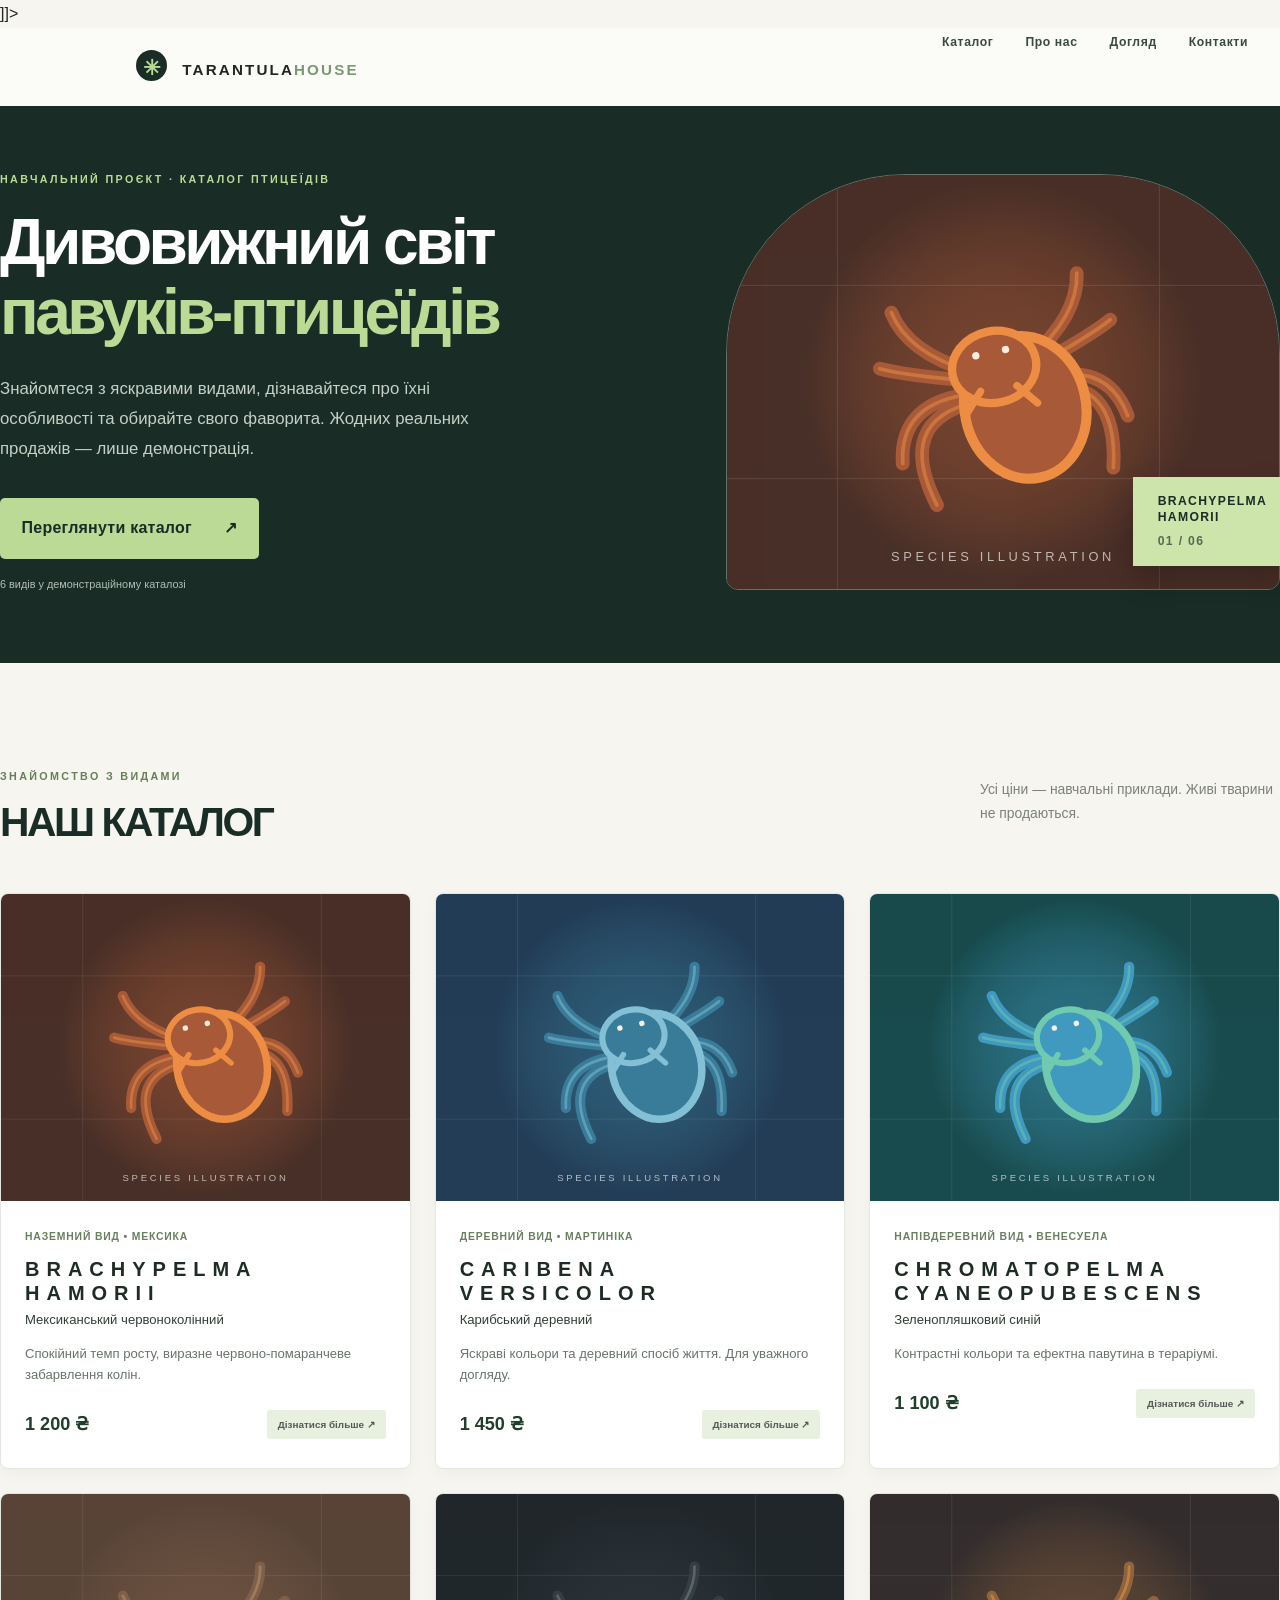
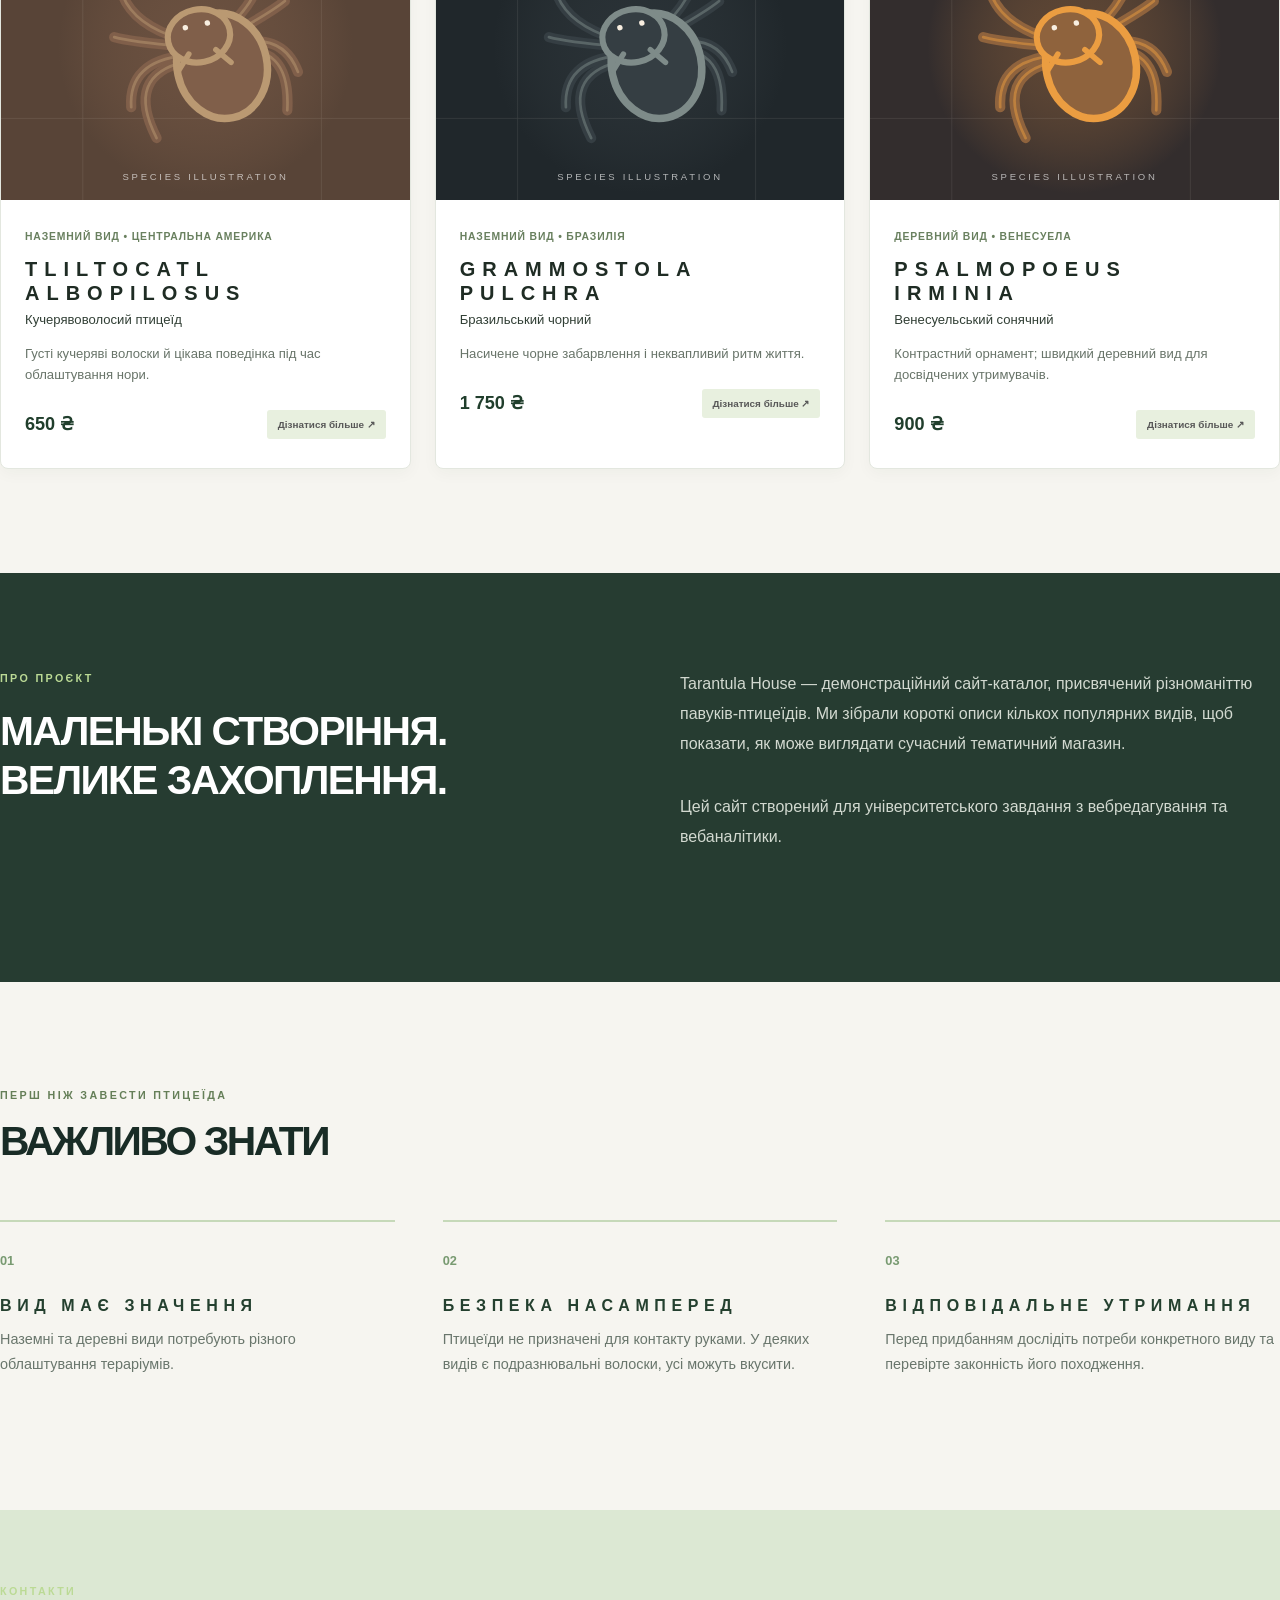
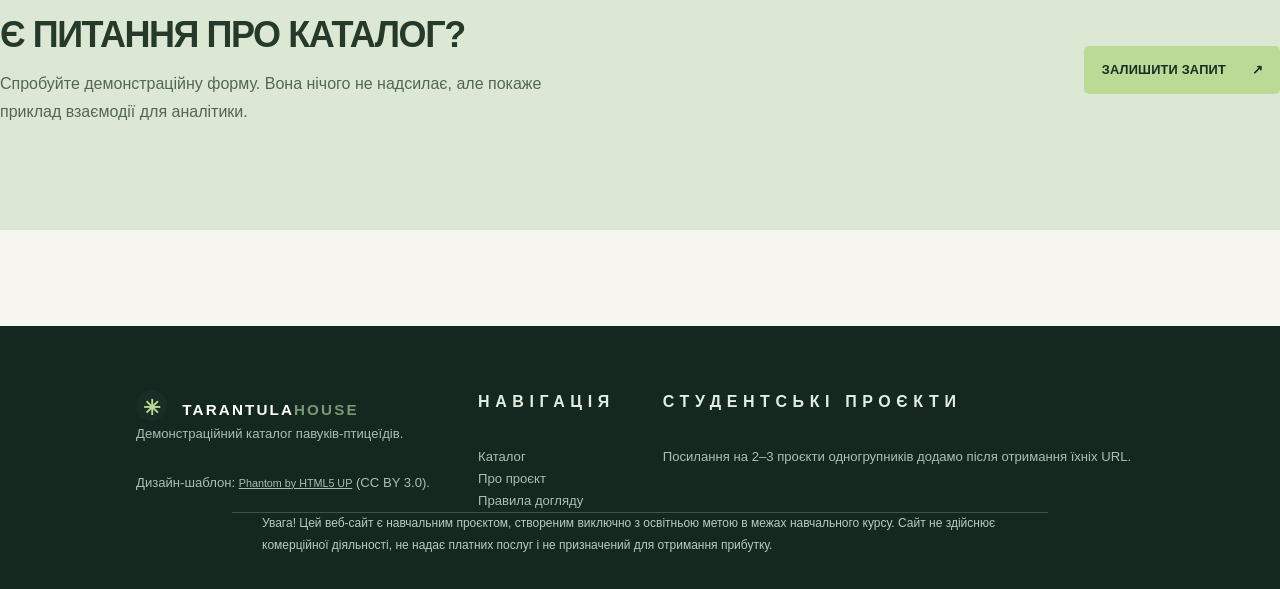
==== commit e6b712ef: "Update index.html" ====
--- a/index.html
+++ b/index.html
@@ -3,8 +3,15 @@
 <html lang="uk"><head><meta charset="utf-8"/><meta name="viewport" content="width=device-width,initial-scale=1"/>
 <title>Павуки-птицеїди — каталог видів | Tarantula House</title><meta name="description" content="Tarantula House — навчальний каталог павуків-птицеїдів: Brachypelma, Caribena, Grammostola та інші види. Дізнайтеся про особливості утримання птицеїдів."/>
 <link rel="stylesheet" href="assets/css/main.css"/><link rel="stylesheet" href="assets/css/tarantula.css"/>
-<!-- Google Analytics GA4: вставимо код після створення ресурсу -->
 <!-- Microsoft Clarity: вставимо код після створення проєкту -->
+  <![CDATA[<!-- Google Analytics 4 -->
+<script async src="https://www.googletagmanager.com/gtag/js?id=G-VF90CMFN95"></script>
+<script>
+  window.dataLayer = window.dataLayer || [];
+  function gtag(){dataLayer.push(arguments);}
+  gtag("js", new Date());
+  gtag("config", "G-VF90CMFN95");
+</script>]]>
 </head><body class="is-preload"><div id="wrapper">
 <header id="header"><div class="inner site-bar"><a href="index.html" class="brand" aria-label="Tarantula House головна"><span class="brand-symbol">✳</span> TARANTULA<span>HOUSE</span></a><nav aria-label="Головна навігація"><a href="#catalog">Каталог</a><a href="#about">Про нас</a><a href="#guide">Догляд</a><a href="#contacts">Контакти</a></nav></div></header>
 <main id="main"><section class="hero"><div class="inner hero-flex"><div><div class="eyebrow">НАВЧАЛЬНИЙ ПРОЄКТ · КАТАЛОГ ПТИЦЕЇДІВ</div><h1>Дивовижний світ<br/><em>павуків-птицеїдів</em></h1><p>Знайомтеся з яскравими видами, дізнавайтеся про їхні особливості та обирайте свого фаворита. Жодних реальних продажів — лише демонстрація.</p><a class="hero-cta" href="#catalog" data-event="view_catalog">Переглянути каталог <span>↗</span></a><span class="hero-note">6 видів у демонстраційному каталозі</span></div><div class="hero-art"><img src="images/spider-orange.svg" alt="Стилізована ілюстрація павука-птицеїда"/><div class="floating-label">BRACHYPELMA<br/>HAMORII <small>01 / 06</small></div></div></div></section>
@@ -19,4 +26,4 @@
 <section class="contact-section" id="contacts"><div class="inner contact-row"><div><span class="eyebrow">КОНТАКТИ</span><h2>Є питання про каталог?</h2><p>Спробуйте демонстраційну форму. Вона нічого не надсилає, але покаже приклад взаємодії для аналітики.</p></div><button type="button" class="hero-cta" id="contact-btn">Залишити запит <span>↗</span></button></div></section></main>
 <footer id="footer"><div class="inner foot-grid"><div><div class="brand foot-brand"><span class="brand-symbol">✳</span> TARANTULA<span>HOUSE</span></div><p>Демонстраційний каталог павуків-птицеїдів.</p><p class="credits">Дизайн-шаблон: <a href="https://html5up.net/phantom" target="_blank" rel="noopener">Phantom by HTML5 UP</a> (CC BY 3.0).</p></div><div><h3>Навігація</h3><a href="#catalog">Каталог</a><a href="#about">Про проєкт</a><a href="#guide">Правила догляду</a></div><div><h3>Студентські проєкти</h3><p class="credits">Посилання на 2–3 проєкти одногрупників додамо після отримання їхніх URL.</p></div></div><div class="inner legal">Увага! Цей веб-сайт є навчальним проєктом, створеним виключно з освітньою метою в межах навчального курсу. Сайт не здійснює комерційної діяльності, не надає платних послуг і не призначений для отримання прибутку.</div></footer>
 <div class="modal" id="demo-modal" role="dialog" aria-modal="true" aria-labelledby="modal-title" hidden><div class="modal-panel"><button class="modal-close" type="button" aria-label="Закрити">×</button><span class="eyebrow dark">ДЕМОНСТРАЦІЙНИЙ ЗАПИТ</span><h2 id="modal-title">Дізнатися більше</h2><p id="modal-species"></p><p>Це навчальний сайт. Дії не створюють замовлення і жодні персональні дані не передаються.</p><button id="simulate-lead" class="hero-cta" type="button">Імітувати запит <span>↗</span></button><p id="modal-success" class="success" aria-live="polite"></p></div></div>
-</div><script src="assets/js/jquery.min.js"></script><script src="assets/js/browser.min.js"></script><script src="assets/js/breakpoints.min.js"></script><script src="assets/js/util.js"></script><script src="assets/js/main.js"></script><script src="assets/js/tarantula.js"></script></body></html>+</div><script src="assets/js/jquery.min.js"></script><script src="assets/js/browser.min.js"></script><script src="assets/js/breakpoints.min.js"></script><script src="assets/js/util.js"></script><script src="assets/js/main.js"></script><script src="assets/js/tarantula.js"></script></body></html>
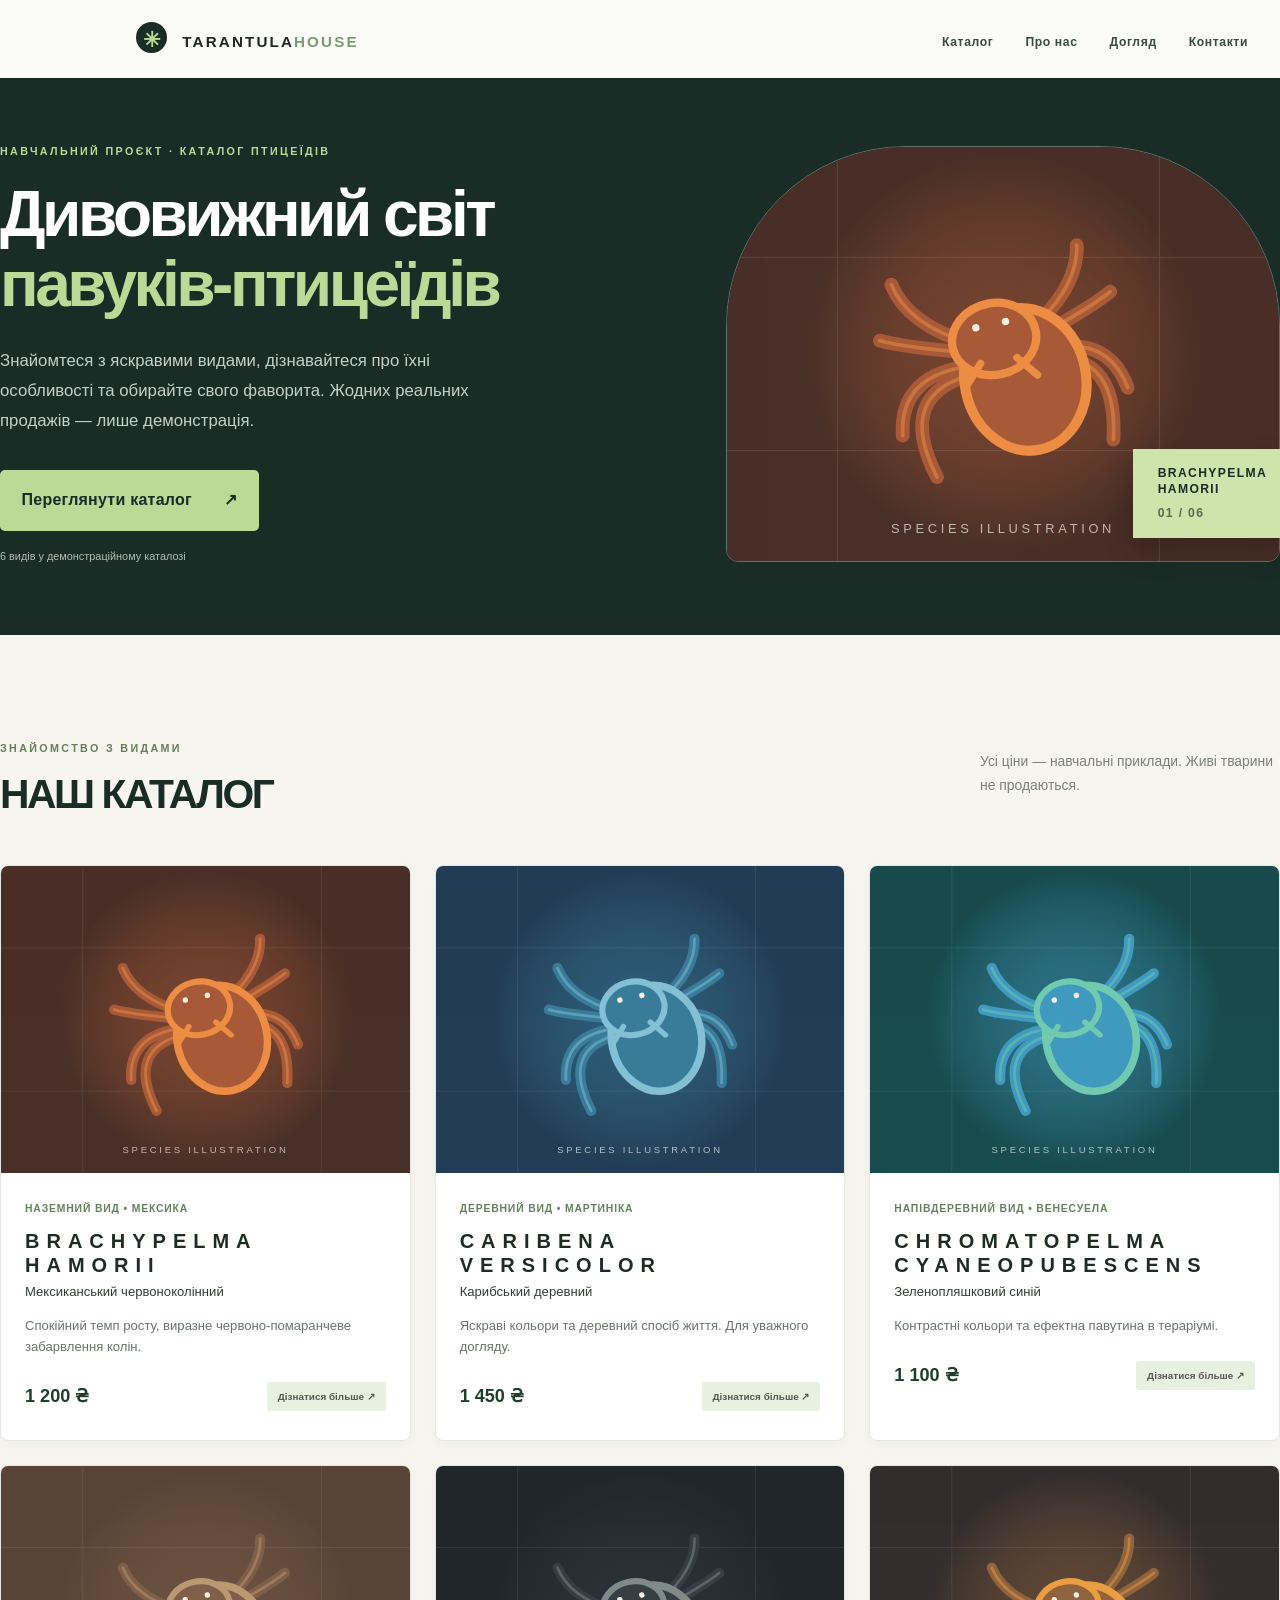
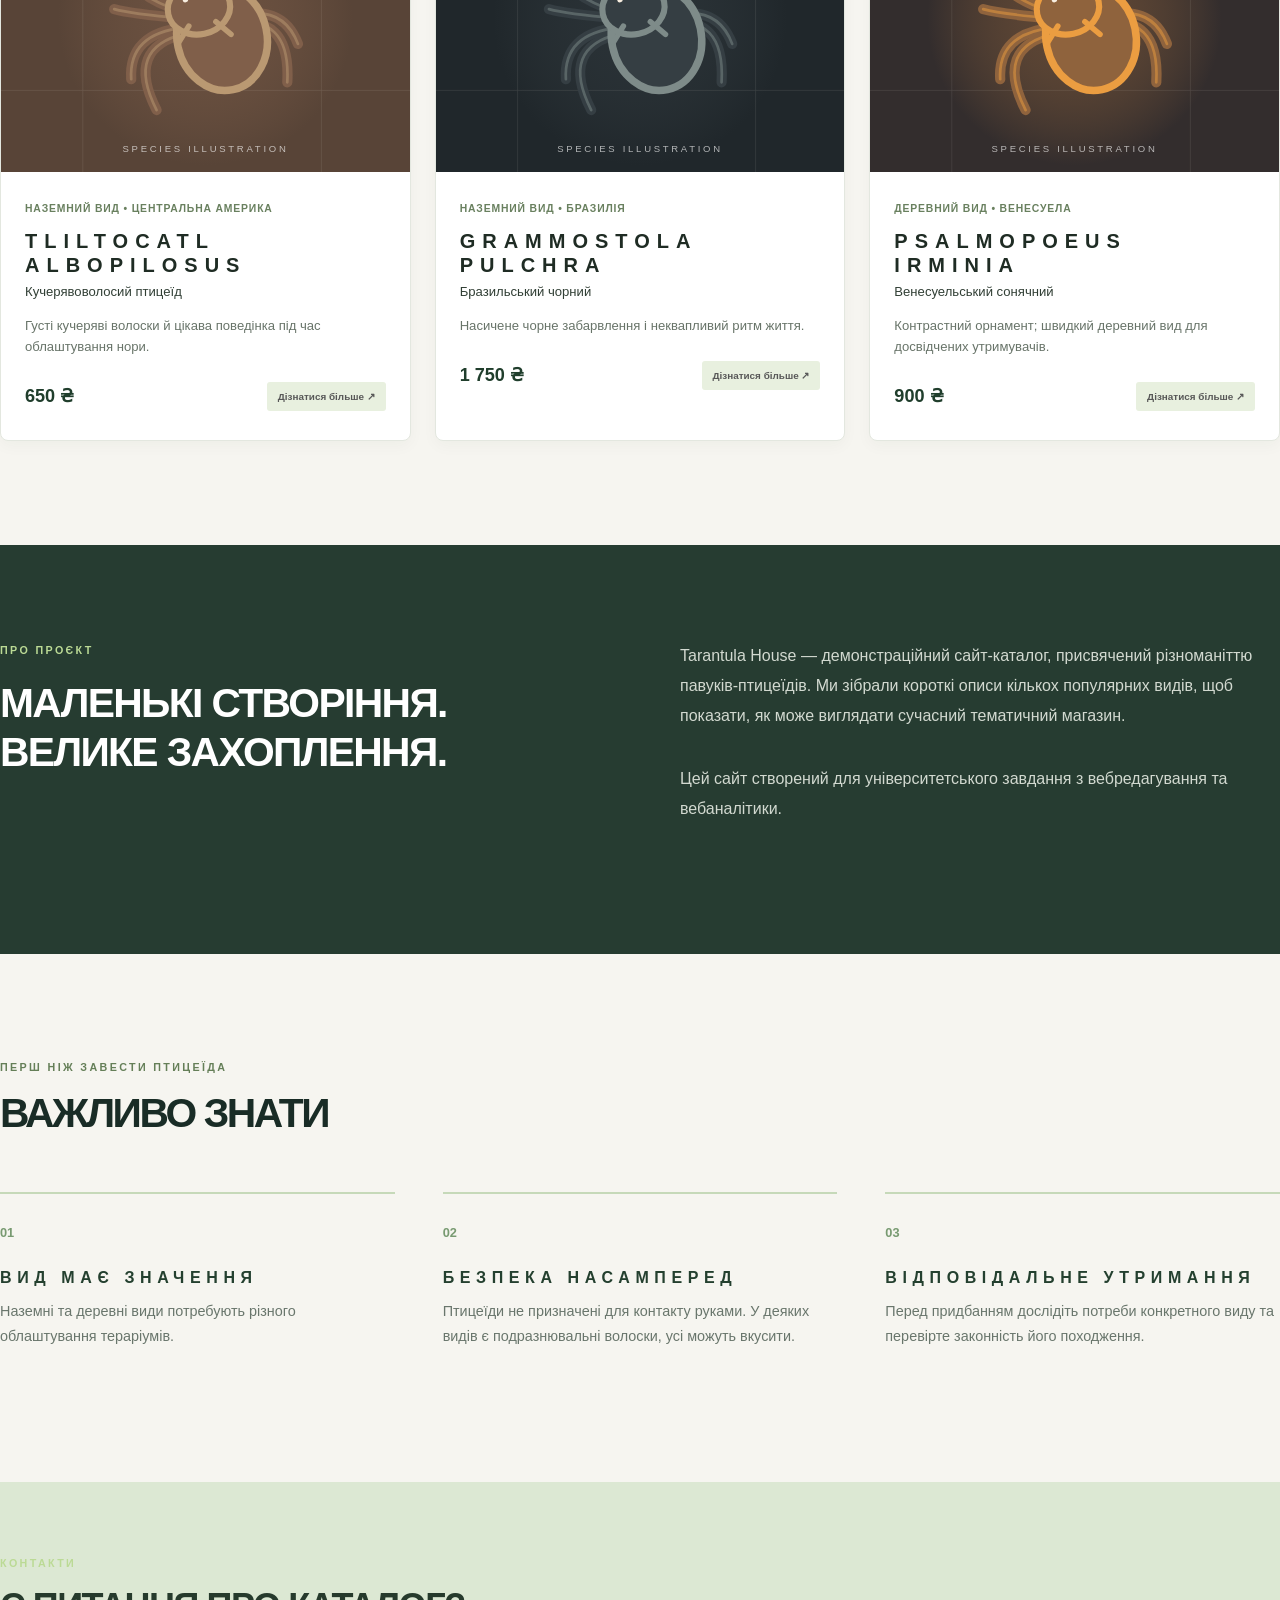
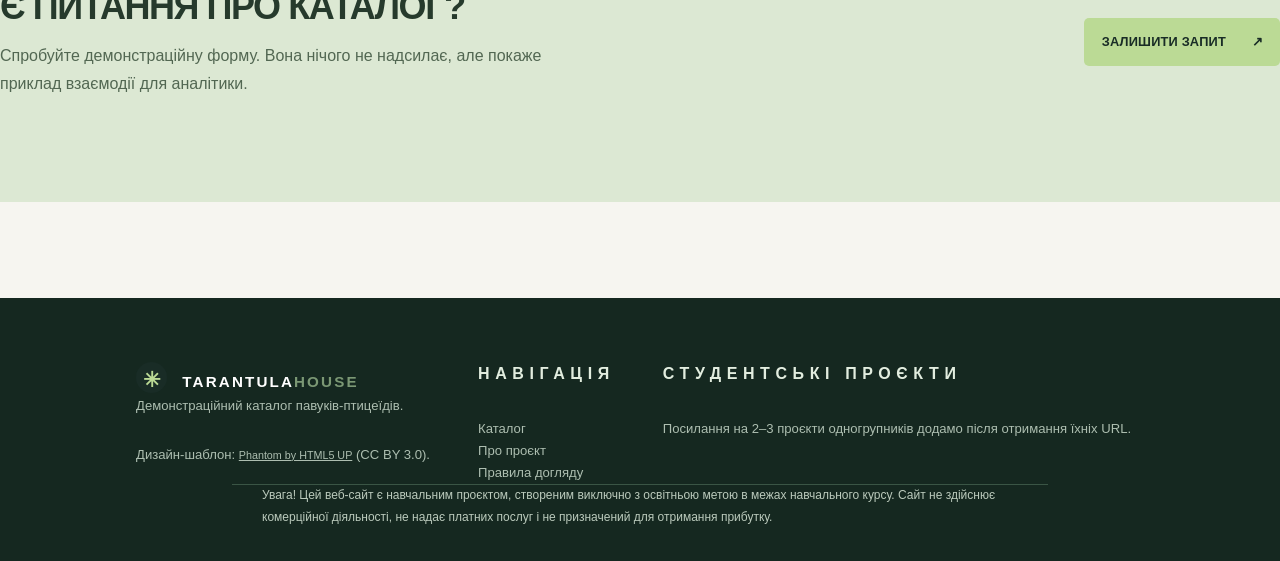
==== commit a397c2d2: "Update index.html" ====
--- a/index.html
+++ b/index.html
@@ -4,14 +4,21 @@
 <title>Павуки-птицеїди — каталог видів | Tarantula House</title><meta name="description" content="Tarantula House — навчальний каталог павуків-птицеїдів: Brachypelma, Caribena, Grammostola та інші види. Дізнайтеся про особливості утримання птицеїдів."/>
 <link rel="stylesheet" href="assets/css/main.css"/><link rel="stylesheet" href="assets/css/tarantula.css"/>
 <!-- Microsoft Clarity: вставимо код після створення проєкту -->
-  <![CDATA[<!-- Google Analytics 4 -->
+  <!-- Google Analytics 4 -->
 <script async src="https://www.googletagmanager.com/gtag/js?id=G-VF90CMFN95"></script>
 <script>
   window.dataLayer = window.dataLayer || [];
   function gtag(){dataLayer.push(arguments);}
   gtag("js", new Date());
   gtag("config", "G-VF90CMFN95");
-</script>]]>
+</script>
+  <script type="text/javascript">
+(function(c,l,a,r,i,t,y){
+  c[a]=c[a]||function(){(c[a].q=c[a].q||[]).push(arguments)};
+  t=l.createElement(r);t.async=1;t.src="https://www.clarity.ms/tag/"+i;
+  y=l.getElementsByTagName(r)[0];y.parentNode.insertBefore(t,y);
+})(window, document, "clarity", "script", "yvl34m0nou");
+</script>
 </head><body class="is-preload"><div id="wrapper">
 <header id="header"><div class="inner site-bar"><a href="index.html" class="brand" aria-label="Tarantula House головна"><span class="brand-symbol">✳</span> TARANTULA<span>HOUSE</span></a><nav aria-label="Головна навігація"><a href="#catalog">Каталог</a><a href="#about">Про нас</a><a href="#guide">Догляд</a><a href="#contacts">Контакти</a></nav></div></header>
 <main id="main"><section class="hero"><div class="inner hero-flex"><div><div class="eyebrow">НАВЧАЛЬНИЙ ПРОЄКТ · КАТАЛОГ ПТИЦЕЇДІВ</div><h1>Дивовижний світ<br/><em>павуків-птицеїдів</em></h1><p>Знайомтеся з яскравими видами, дізнавайтеся про їхні особливості та обирайте свого фаворита. Жодних реальних продажів — лише демонстрація.</p><a class="hero-cta" href="#catalog" data-event="view_catalog">Переглянути каталог <span>↗</span></a><span class="hero-note">6 видів у демонстраційному каталозі</span></div><div class="hero-art"><img src="images/spider-orange.svg" alt="Стилізована ілюстрація павука-птицеїда"/><div class="floating-label">BRACHYPELMA<br/>HAMORII <small>01 / 06</small></div></div></div></section>
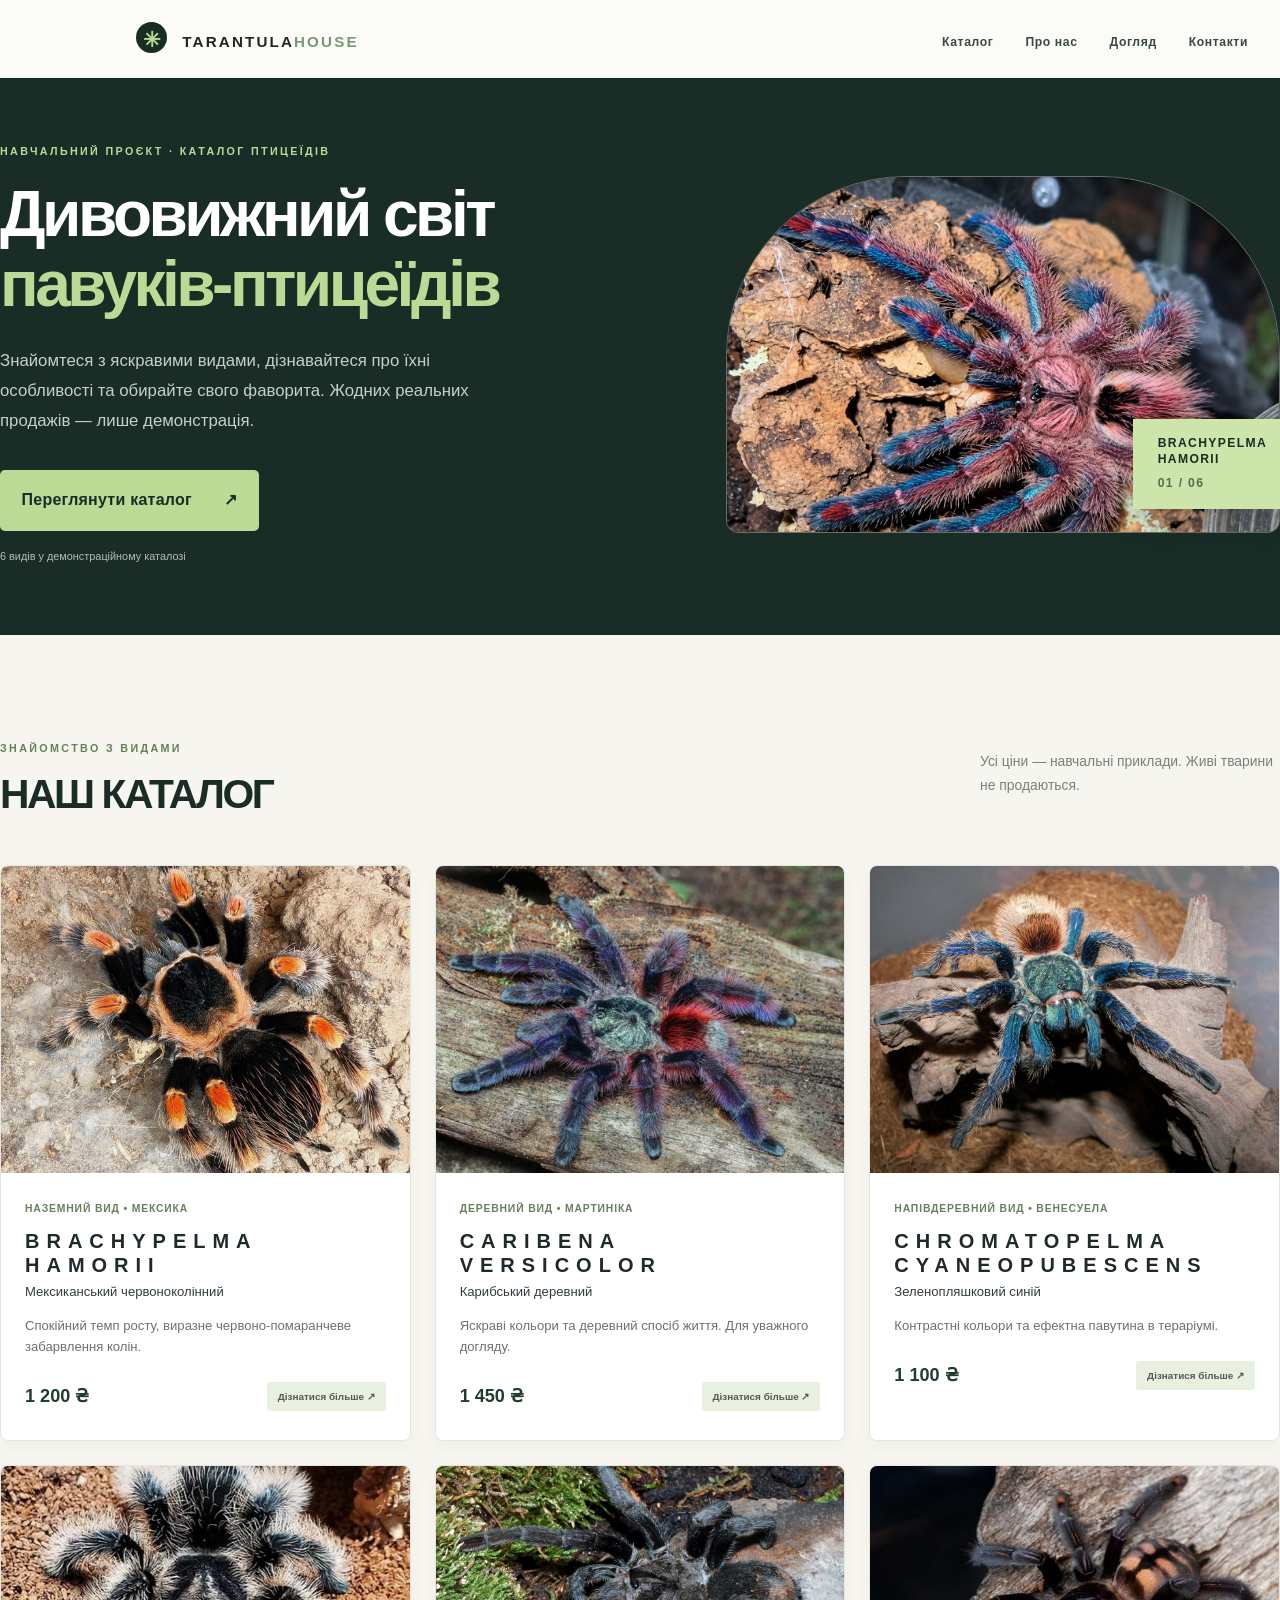
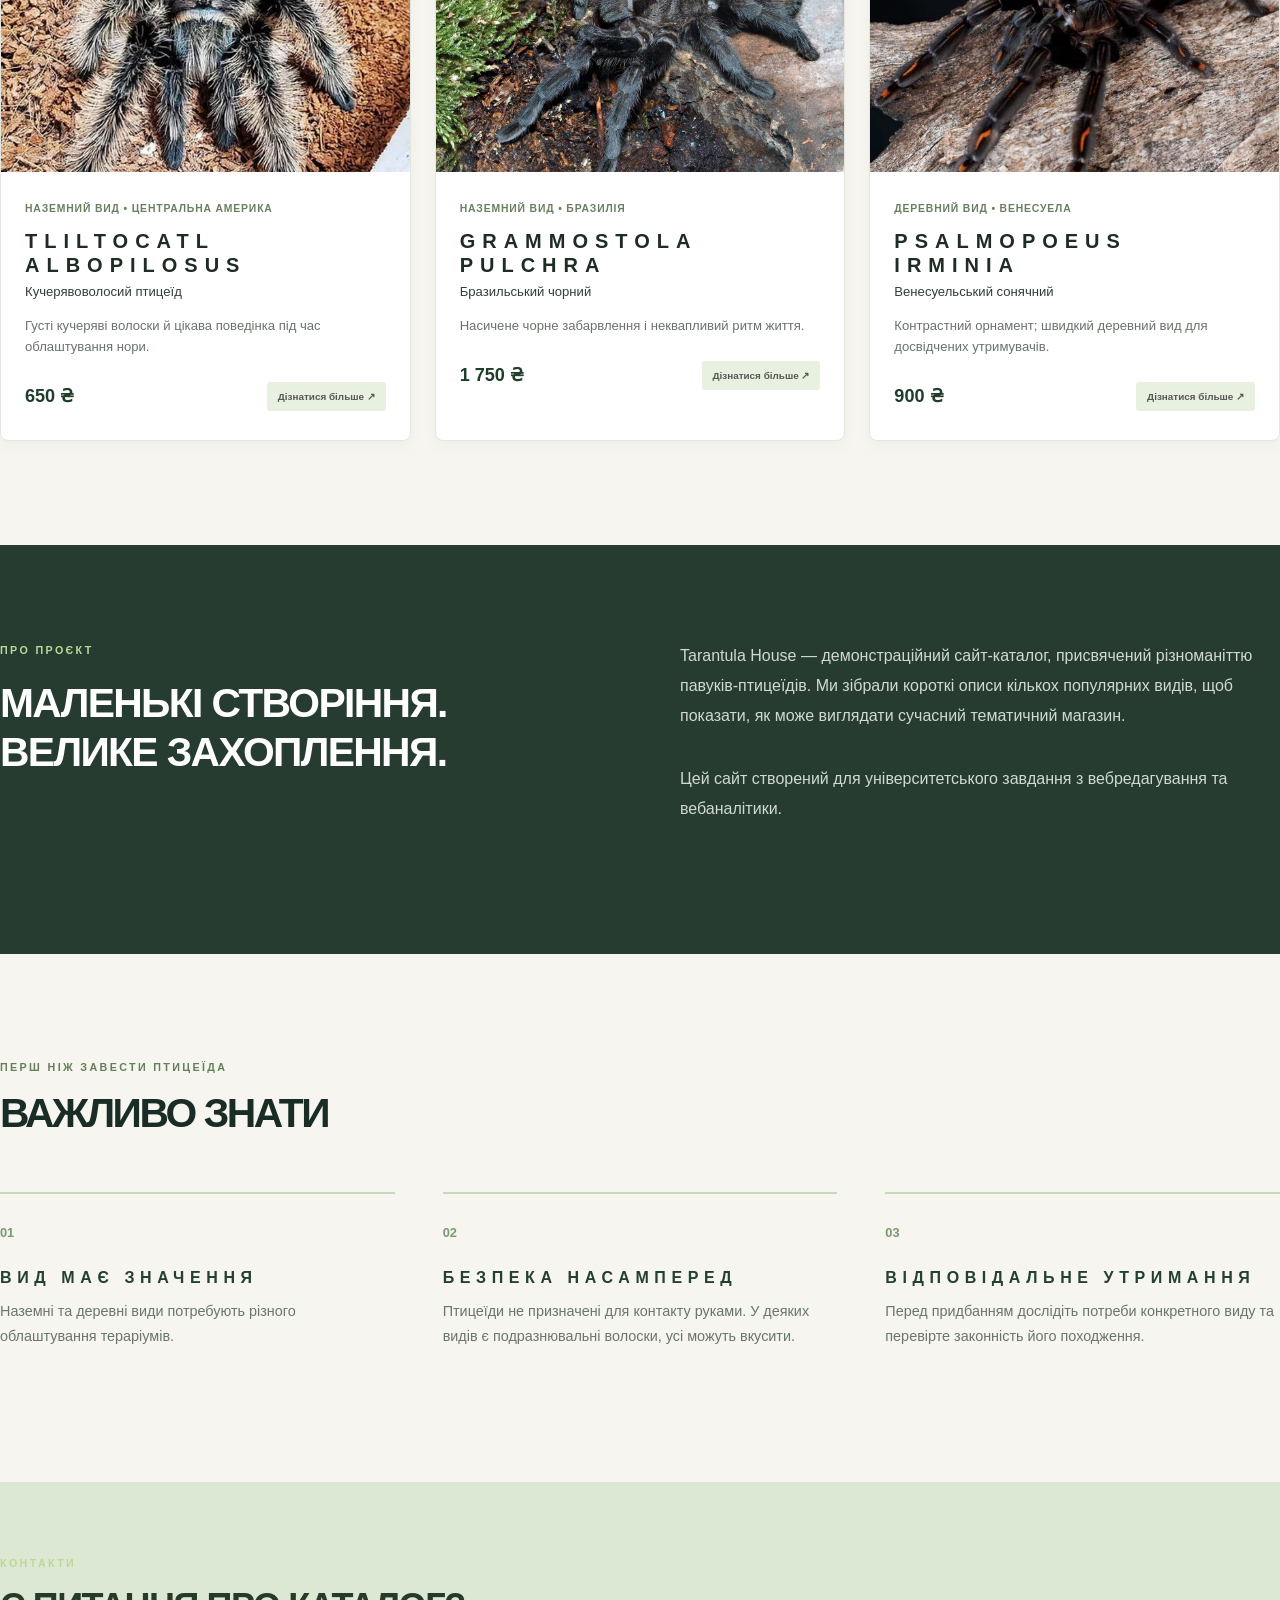
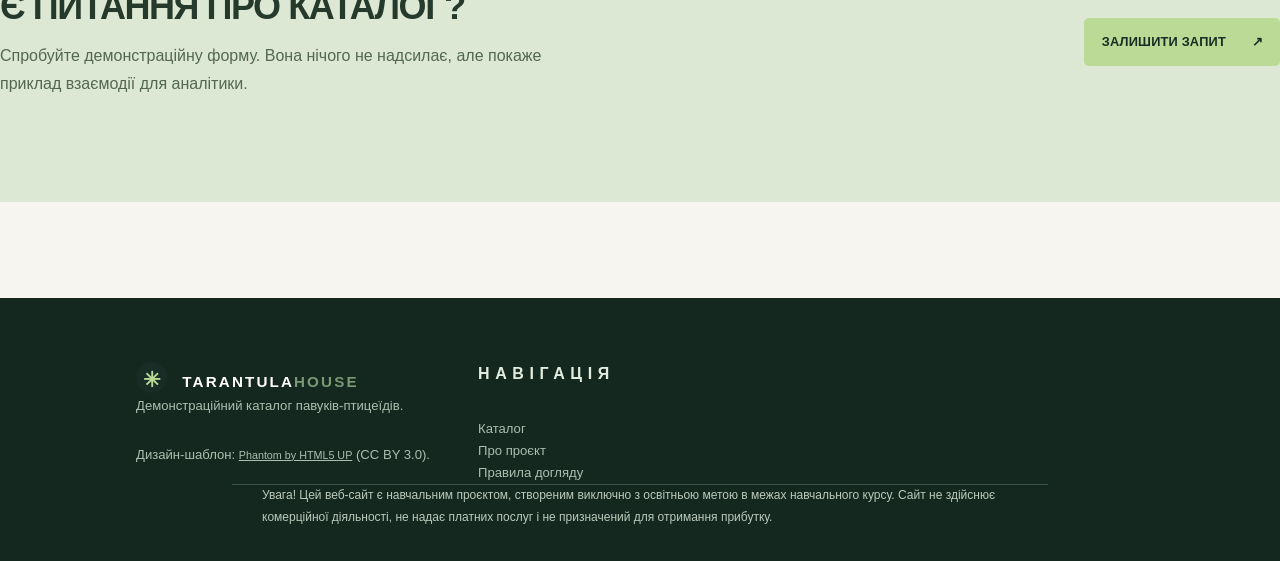
==== commit 5066f3fc: "Add files via upload" ====
--- a/index.html
+++ b/index.html
@@ -21,16 +21,16 @@
 </script>
 </head><body class="is-preload"><div id="wrapper">
 <header id="header"><div class="inner site-bar"><a href="index.html" class="brand" aria-label="Tarantula House головна"><span class="brand-symbol">✳</span> TARANTULA<span>HOUSE</span></a><nav aria-label="Головна навігація"><a href="#catalog">Каталог</a><a href="#about">Про нас</a><a href="#guide">Догляд</a><a href="#contacts">Контакти</a></nav></div></header>
-<main id="main"><section class="hero"><div class="inner hero-flex"><div><div class="eyebrow">НАВЧАЛЬНИЙ ПРОЄКТ · КАТАЛОГ ПТИЦЕЇДІВ</div><h1>Дивовижний світ<br/><em>павуків-птицеїдів</em></h1><p>Знайомтеся з яскравими видами, дізнавайтеся про їхні особливості та обирайте свого фаворита. Жодних реальних продажів — лише демонстрація.</p><a class="hero-cta" href="#catalog" data-event="view_catalog">Переглянути каталог <span>↗</span></a><span class="hero-note">6 видів у демонстраційному каталозі</span></div><div class="hero-art"><img src="images/spider-orange.svg" alt="Стилізована ілюстрація павука-птицеїда"/><div class="floating-label">BRACHYPELMA<br/>HAMORII <small>01 / 06</small></div></div></div></section>
-<section id="catalog" class="content-section"><div class="inner"><div class="section-top"><div><span class="eyebrow dark">ЗНАЙОМСТВО З ВИДАМИ</span><h2>Наш каталог</h2></div><p>Усі ціни — навчальні приклади. Живі тварини не продаються.</p></div><div class="species-grid"><article class="species-card"><img loading="lazy" src="images/spider-orange.svg" alt="Стилізована ілюстрація: Brachypelma hamorii"/><div class="species-body"><div class="tag">Наземний вид • Мексика</div><h3>Brachypelma hamorii</h3><p class="local-name">Мексиканський червоноколінний</p><p>Спокійний темп росту, виразне червоно-помаранчеве забарвлення колін.</p><div class="card-bottom"><strong>1 200 ₴</strong><button class="shop-btn" type="button" data-species="Brachypelma hamorii">Дізнатися більше <span aria-hidden="true">↗</span></button></div></div></article>
-<article class="species-card"><img loading="lazy" src="images/spider-blue.svg" alt="Стилізована ілюстрація: Caribena versicolor"/><div class="species-body"><div class="tag">Деревний вид • Мартиніка</div><h3>Caribena versicolor</h3><p class="local-name">Карибський деревний</p><p>Яскраві кольори та деревний спосіб життя. Для уважного догляду.</p><div class="card-bottom"><strong>1 450 ₴</strong><button class="shop-btn" type="button" data-species="Caribena versicolor">Дізнатися більше <span aria-hidden="true">↗</span></button></div></div></article>
-<article class="species-card"><img loading="lazy" src="images/spider-cyan.svg" alt="Стилізована ілюстрація: Chromatopelma cyaneopubescens"/><div class="species-body"><div class="tag">Напівдеревний вид • Венесуела</div><h3>Chromatopelma cyaneopubescens</h3><p class="local-name">Зеленопляшковий синій</p><p>Контрастні кольори та ефектна павутина в тераріумі.</p><div class="card-bottom"><strong>1 100 ₴</strong><button class="shop-btn" type="button" data-species="Chromatopelma cyaneopubescens">Дізнатися більше <span aria-hidden="true">↗</span></button></div></div></article>
-<article class="species-card"><img loading="lazy" src="images/spider-brown.svg" alt="Стилізована ілюстрація: Tliltocatl albopilosus"/><div class="species-body"><div class="tag">Наземний вид • Центральна Америка</div><h3>Tliltocatl albopilosus</h3><p class="local-name">Кучерявоволосий птицеїд</p><p>Густі кучеряві волоски й цікава поведінка під час облаштування нори.</p><div class="card-bottom"><strong>650 ₴</strong><button class="shop-btn" type="button" data-species="Tliltocatl albopilosus">Дізнатися більше <span aria-hidden="true">↗</span></button></div></div></article>
-<article class="species-card"><img loading="lazy" src="images/spider-dark.svg" alt="Стилізована ілюстрація: Grammostola pulchra"/><div class="species-body"><div class="tag">Наземний вид • Бразилія</div><h3>Grammostola pulchra</h3><p class="local-name">Бразильський чорний</p><p>Насичене чорне забарвлення і неквапливий ритм життя.</p><div class="card-bottom"><strong>1 750 ₴</strong><button class="shop-btn" type="button" data-species="Grammostola pulchra">Дізнатися більше <span aria-hidden="true">↗</span></button></div></div></article>
-<article class="species-card"><img loading="lazy" src="images/spider-amber.svg" alt="Стилізована ілюстрація: Psalmopoeus irminia"/><div class="species-body"><div class="tag">Деревний вид • Венесуела</div><h3>Psalmopoeus irminia</h3><p class="local-name">Венесуельський сонячний</p><p>Контрастний орнамент; швидкий деревний вид для досвідчених утримувачів.</p><div class="card-bottom"><strong>900 ₴</strong><button class="shop-btn" type="button" data-species="Psalmopoeus irminia">Дізнатися більше <span aria-hidden="true">↗</span></button></div></div></article></div></div></section>
+<main id="main"><section class="hero"><div class="inner hero-flex"><div><div class="eyebrow">НАВЧАЛЬНИЙ ПРОЄКТ · КАТАЛОГ ПТИЦЕЇДІВ</div><h1>Дивовижний світ<br/><em>павуків-птицеїдів</em></h1><p>Знайомтеся з яскравими видами, дізнавайтеся про їхні особливості та обирайте свого фаворита. Жодних реальних продажів — лише демонстрація.</p><a class="hero-cta" href="#catalog" data-event="view_catalog">Переглянути каталог <span>↗</span></a><span class="hero-note">6 видів у демонстраційному каталозі</span></div><div class="hero-art"><img src="images/hero-brachypelma.jpg" alt="Реальне фото павука-птицеїда Brachypelma hamorii"/><div class="floating-label">BRACHYPELMA<br/>HAMORII <small>01 / 06</small></div></div></div></section>
+<section id="catalog" class="content-section"><div class="inner"><div class="section-top"><div><span class="eyebrow dark">ЗНАЙОМСТВО З ВИДАМИ</span><h2>Наш каталог</h2></div><p>Усі ціни — навчальні приклади. Живі тварини не продаються.</p></div><div class="species-grid"><article class="species-card"><img loading="lazy" src="images/brachypelma-hamorii.jpg" alt="Реальне фото: Brachypelma hamorii"/><div class="species-body"><div class="tag">Наземний вид • Мексика</div><h3>Brachypelma hamorii</h3><p class="local-name">Мексиканський червоноколінний</p><p>Спокійний темп росту, виразне червоно-помаранчеве забарвлення колін.</p><div class="card-bottom"><strong>1 200 ₴</strong><button class="shop-btn" type="button" data-species="Brachypelma hamorii">Дізнатися більше <span aria-hidden="true">↗</span></button></div></div></article>
+<article class="species-card"><img loading="lazy" src="images/caribena-versicolor.jpg" alt="Реальне фото: Caribena versicolor"/><div class="species-body"><div class="tag">Деревний вид • Мартиніка</div><h3>Caribena versicolor</h3><p class="local-name">Карибський деревний</p><p>Яскраві кольори та деревний спосіб життя. Для уважного догляду.</p><div class="card-bottom"><strong>1 450 ₴</strong><button class="shop-btn" type="button" data-species="Caribena versicolor">Дізнатися більше <span aria-hidden="true">↗</span></button></div></div></article>
+<article class="species-card"><img loading="lazy" src="images/chromatopelma-cyaneopubescens.jpg" alt="Реальне фото: Chromatopelma cyaneopubescens"/><div class="species-body"><div class="tag">Напівдеревний вид • Венесуела</div><h3>Chromatopelma cyaneopubescens</h3><p class="local-name">Зеленопляшковий синій</p><p>Контрастні кольори та ефектна павутина в тераріумі.</p><div class="card-bottom"><strong>1 100 ₴</strong><button class="shop-btn" type="button" data-species="Chromatopelma cyaneopubescens">Дізнатися більше <span aria-hidden="true">↗</span></button></div></div></article>
+<article class="species-card"><img loading="lazy" src="images/tliltocatl-albopilosus.jpg" alt="Реальне фото: Tliltocatl albopilosus"/><div class="species-body"><div class="tag">Наземний вид • Центральна Америка</div><h3>Tliltocatl albopilosus</h3><p class="local-name">Кучерявоволосий птицеїд</p><p>Густі кучеряві волоски й цікава поведінка під час облаштування нори.</p><div class="card-bottom"><strong>650 ₴</strong><button class="shop-btn" type="button" data-species="Tliltocatl albopilosus">Дізнатися більше <span aria-hidden="true">↗</span></button></div></div></article>
+<article class="species-card"><img loading="lazy" src="images/grammostola-pulchra.jpg" alt="Реальне фото: Grammostola pulchra"/><div class="species-body"><div class="tag">Наземний вид • Бразилія</div><h3>Grammostola pulchra</h3><p class="local-name">Бразильський чорний</p><p>Насичене чорне забарвлення і неквапливий ритм життя.</p><div class="card-bottom"><strong>1 750 ₴</strong><button class="shop-btn" type="button" data-species="Grammostola pulchra">Дізнатися більше <span aria-hidden="true">↗</span></button></div></div></article>
+<article class="species-card"><img loading="lazy" src="images/psalmopoeus-irminia.jpg" alt="Реальне фото: Psalmopoeus irminia"/><div class="species-body"><div class="tag">Деревний вид • Венесуела</div><h3>Psalmopoeus irminia</h3><p class="local-name">Венесуельський сонячний</p><p>Контрастний орнамент; швидкий деревний вид для досвідчених утримувачів.</p><div class="card-bottom"><strong>900 ₴</strong><button class="shop-btn" type="button" data-species="Psalmopoeus irminia">Дізнатися більше <span aria-hidden="true">↗</span></button></div></div></article></div></div></section>
 <section class="statement" id="about"><div class="inner statement-content"><div><span class="eyebrow">ПРО ПРОЄКТ</span><h2>Маленькі створіння.<br/>Велике захоплення.</h2></div><div><p>Tarantula House — демонстраційний сайт-каталог, присвячений різноманіттю павуків-птицеїдів. Ми зібрали короткі описи кількох популярних видів, щоб показати, як може виглядати сучасний тематичний магазин.</p><p>Цей сайт створений для університетського завдання з вебредагування та вебаналітики.</p></div></div></section>
 <section class="content-section guide" id="guide"><div class="inner"><span class="eyebrow dark">ПЕРШ НІЖ ЗАВЕСТИ ПТИЦЕЇДА</span><h2>Важливо знати</h2><div class="guide-grid"><div><span>01</span><h3>Вид має значення</h3><p>Наземні та деревні види потребують різного облаштування тераріумів.</p></div><div><span>02</span><h3>Безпека насамперед</h3><p>Птицеїди не призначені для контакту руками. У деяких видів є подразнювальні волоски, усі можуть вкусити.</p></div><div><span>03</span><h3>Відповідальне утримання</h3><p>Перед придбанням дослідіть потреби конкретного виду та перевірте законність його походження.</p></div></div></div></section>
 <section class="contact-section" id="contacts"><div class="inner contact-row"><div><span class="eyebrow">КОНТАКТИ</span><h2>Є питання про каталог?</h2><p>Спробуйте демонстраційну форму. Вона нічого не надсилає, але покаже приклад взаємодії для аналітики.</p></div><button type="button" class="hero-cta" id="contact-btn">Залишити запит <span>↗</span></button></div></section></main>
-<footer id="footer"><div class="inner foot-grid"><div><div class="brand foot-brand"><span class="brand-symbol">✳</span> TARANTULA<span>HOUSE</span></div><p>Демонстраційний каталог павуків-птицеїдів.</p><p class="credits">Дизайн-шаблон: <a href="https://html5up.net/phantom" target="_blank" rel="noopener">Phantom by HTML5 UP</a> (CC BY 3.0).</p></div><div><h3>Навігація</h3><a href="#catalog">Каталог</a><a href="#about">Про проєкт</a><a href="#guide">Правила догляду</a></div><div><h3>Студентські проєкти</h3><p class="credits">Посилання на 2–3 проєкти одногрупників додамо після отримання їхніх URL.</p></div></div><div class="inner legal">Увага! Цей веб-сайт є навчальним проєктом, створеним виключно з освітньою метою в межах навчального курсу. Сайт не здійснює комерційної діяльності, не надає платних послуг і не призначений для отримання прибутку.</div></footer>
+<footer id="footer"><div class="inner foot-grid"><div><div class="brand foot-brand"><span class="brand-symbol">✳</span> TARANTULA<span>HOUSE</span></div><p>Демонстраційний каталог павуків-птицеїдів.</p><p class="credits">Дизайн-шаблон: <a href="https://html5up.net/phantom" target="_blank" rel="noopener">Phantom by HTML5 UP</a> (CC BY 3.0).</p></div><div><h3>Навігація</h3><a href="#catalog">Каталог</a><a href="#about">Про проєкт</a><a href="#guide">Правила догляду</a></div></div><div class="inner legal">Увага! Цей веб-сайт є навчальним проєктом, створеним виключно з освітньою метою в межах навчального курсу. Сайт не здійснює комерційної діяльності, не надає платних послуг і не призначений для отримання прибутку.</div></footer>
 <div class="modal" id="demo-modal" role="dialog" aria-modal="true" aria-labelledby="modal-title" hidden><div class="modal-panel"><button class="modal-close" type="button" aria-label="Закрити">×</button><span class="eyebrow dark">ДЕМОНСТРАЦІЙНИЙ ЗАПИТ</span><h2 id="modal-title">Дізнатися більше</h2><p id="modal-species"></p><p>Це навчальний сайт. Дії не створюють замовлення і жодні персональні дані не передаються.</p><button id="simulate-lead" class="hero-cta" type="button">Імітувати запит <span>↗</span></button><p id="modal-success" class="success" aria-live="polite"></p></div></div>
 </div><script src="assets/js/jquery.min.js"></script><script src="assets/js/browser.min.js"></script><script src="assets/js/breakpoints.min.js"></script><script src="assets/js/util.js"></script><script src="assets/js/main.js"></script><script src="assets/js/tarantula.js"></script></body></html>
--- a/assets/css/tarantula.css
+++ b/assets/css/tarantula.css
@@ -1,3 +1,3 @@
 /* TARANTULA HOUSE: own CSS customization layered over original Phantom template */
 :root{--ink:#202620;--forest:#192c26;--leaf:#bbda95;--cream:#f6f5f0;--muted:#6b746d}
-html{scroll-behavior:smooth}body{background:var(--cream);color:var(--ink);font-family:Arial,Helvetica,sans-serif}#wrapper{overflow:hidden}#header{padding:0;background:#fbfbf7}#header .inner{padding-top:1.4em;padding-bottom:1.4em}.site-bar{display:flex;align-items:center;justify-content:space-between;gap:1em}.brand,.brand:hover{font-size:.95em;letter-spacing:.14em;font-weight:900;border:0;color:var(--ink);text-decoration:none}.brand span:not(.brand-symbol){color:#7b9874}.brand-symbol{display:inline-grid;place-items:center;width:31px;height:31px;background:var(--forest);color:var(--leaf);border-radius:50%;font-size:1.35em;letter-spacing:0;margin-right:9px}.site-bar nav{display:flex;gap:2em}.site-bar nav a{font-size:.76em;letter-spacing:.05em;font-weight:700;border:0;color:#394a40}.site-bar nav a:hover{color:#92a77b}.hero{background:var(--forest);color:white;padding:4em 0 4.3em}.hero-flex{display:grid;grid-template-columns:1.1fr .9fr;gap:3em;align-items:center}.eyebrow{font-size:.67em;font-weight:800;letter-spacing:.22em;color:var(--leaf);display:block;margin-bottom:1.8em}.eyebrow.dark{color:#657f58}.hero h1{color:white;font-size:clamp(2.9em,5vw,5.4em);letter-spacing:-.055em;line-height:1.09;margin:0 0 .4em;font-weight:800}.hero h1 em{color:var(--leaf);font-style:normal}.hero p{color:#c5d0c7;font-size:1.05em;max-width:510px;line-height:1.8}.hero-cta{display:inline-flex;align-items:center;gap:2em;padding:1em 1.35em;background:var(--leaf)!important;border:0!important;border-radius:5px;color:var(--forest)!important;font-weight:800;letter-spacing:.015em;text-decoration:none;box-shadow:none!important;cursor:pointer;height:auto;line-height:1.8}.hero-cta:hover{background:#d5efb4!important;transform:translateY(-2px)}.hero-note{display:block;font-size:.68em;color:#b2beb4;margin-top:1.5em}.hero-art{position:relative}.hero-art img{display:block;width:100%;height:auto;border-radius:180px 180px 12px 12px;object-fit:cover;border:1px solid #647167}.floating-label{position:absolute;right:-12px;bottom:24px;padding:17px 25px;background:#cde5aa;color:var(--forest);font-size:.76em;font-weight:900;line-height:1.3;letter-spacing:.11em;box-shadow:0 14px 28px #0003}.floating-label small{display:block;margin-top:8px;color:#546c51}.content-section{padding:6.5em 0}.section-top{display:flex;justify-content:space-between;align-items:end;gap:2em;margin-bottom:2.5em}.section-top h2,.content-section h2{font-size:2.55em;font-weight:800;letter-spacing:-.06em;color:var(--forest);margin:0}.section-top .eyebrow,.guide .eyebrow{margin-bottom:.6em}.section-top p{color:#7b8279;font-size:.87em;max-width:300px}.species-grid{display:grid;grid-template-columns:repeat(3,minmax(0,1fr));gap:1.5em}.species-card{background:white;border:1px solid #e3e7df;border-radius:8px;overflow:hidden;box-shadow:0 5px 15px #23352609;transition:transform .2s,box-shadow .2s}.species-card:hover{transform:translateY(-5px);box-shadow:0 15px 30px #23352618}.species-card img{width:100%;display:block;aspect-ratio:4/3;object-fit:cover}.species-body{padding:1.7em 1.5em}.tag{color:#69805f;font-size:.65em;font-weight:800;letter-spacing:.08em;text-transform:uppercase}.species-body h3{font-size:1.25em;margin:.55em 0 .1em;line-height:1.2;color:#1f2c24}.species-body p{color:#687469;font-size:.82em;line-height:1.6;margin:1em 0}.species-body .local-name{color:#313f35;font-size:.82em;margin:.3em 0}.card-bottom{display:flex;align-items:center;justify-content:space-between;gap:6px;margin-top:1.5em}.card-bottom strong{color:#203e2c;font-size:1.13em;white-space:nowrap}.shop-btn{font-size:.62em;line-height:1.2;height:auto;padding:.85em 1.1em;box-shadow:none;background:#e8f0df;border:0;border-radius:3px;color:#264434;cursor:pointer;letter-spacing:0;text-transform:none;white-space:normal}.shop-btn:hover{background:#cce4b5}.statement{padding:6em 0;background:#263c31;color:white}.statement-content{display:grid;grid-template-columns:1fr 1fr;gap:5em}.statement h2{color:#fff;font-size:2.55em;letter-spacing:-.04em;line-height:1.2}.statement p{color:#d2d9d0;line-height:1.9}.guide-grid{display:grid;grid-template-columns:repeat(3,1fr);gap:3em;margin-top:3em}.guide-grid>div{border-top:2px solid #c6d9b9;padding-top:1.5em}.guide-grid span{font-weight:900;font-size:.8em;color:#789a71}.guide-grid h3{color:#24402f;margin:1.2em 0 .6em}.guide-grid p{color:#69766c;font-size:.9em}.contact-section{background:#dce8d3;padding:4.5em 0}.contact-row{display:flex;justify-content:space-between;align-items:center;gap:2em}.contact-row h2{font-size:2.25em;letter-spacing:-.04em;color:#263a2c;margin:.2em 0}.contact-row p{max-width:600px;color:#526752}.contact-row .eyebrow{margin:0}#footer{background:#152820;color:#ced7d0;padding:4em 0 2em}.foot-grid{display:grid;grid-template-columns:2fr 1fr 2fr;gap:3em}.foot-grid h3{color:#e2eddf;font-size:1em}.foot-grid p,.foot-grid a{color:#adbeb0;font-size:.82em;line-height:1.7}.foot-grid a{display:block;border:0}.foot-grid .credits a{display:inline;text-decoration:underline}.foot-brand{color:#fff}.legal{border-top:1px solid #3a5545;padding-top:2em;margin-top:2em;color:#bbcabc;font-size:.75em;line-height:1.8}.modal[hidden]{display:none}.modal{position:fixed;inset:0;z-index:2000;background:#101b17ba;display:grid;place-items:center;padding:1em}.modal-panel{position:relative;background:white;width:min(100%,540px);padding:3em;border-radius:8px}.modal-panel h2{color:#243f2e;font-size:1.8em}.modal-panel p{font-size:.9em;color:#526457}.modal-close{position:absolute;top:12px;right:14px;border:0;background:transparent;box-shadow:none;padding:0 10px;font-size:2em;color:#243f2e;line-height:1}.success{font-weight:700;color:#387a48!important}@media(max-width:960px){.species-grid{grid-template-columns:repeat(2,minmax(0,1fr))}.site-bar nav{gap:1em}.hero-flex{gap:2em}.foot-grid{gap:2em}}@media(max-width:680px){#header .inner{padding-top:1em;padding-bottom:1em}.site-bar nav{display:none}.hero{padding:3.3em 0}.hero-flex,.statement-content{grid-template-columns:1fr}.hero h1{font-size:2.9em}.hero-art{max-width:360px}.content-section{padding:4em 0}.section-top,.contact-row{display:block}.species-grid,.guide-grid,.foot-grid{grid-template-columns:1fr}.guide-grid{gap:1.4em}.statement{padding:4em 0}.statement-content{gap:1em}.species-body{padding:1.4em}.contact-row .hero-cta{margin-top:1.5em}.modal-panel{padding:2em}.floating-label{right:0}}
+html{scroll-behavior:smooth}body{background:var(--cream);color:var(--ink);font-family:Arial,Helvetica,sans-serif}#wrapper{overflow:hidden}#header{padding:0;background:#fbfbf7}#header .inner{padding-top:1.4em;padding-bottom:1.4em}.site-bar{display:flex;align-items:center;justify-content:space-between;gap:1em}.brand,.brand:hover{font-size:.95em;letter-spacing:.14em;font-weight:900;border:0;color:var(--ink);text-decoration:none}.brand span:not(.brand-symbol){color:#7b9874}.brand-symbol{display:inline-grid;place-items:center;width:31px;height:31px;background:var(--forest);color:var(--leaf);border-radius:50%;font-size:1.35em;letter-spacing:0;margin-right:9px}.site-bar nav{display:flex;gap:2em}.site-bar nav a{font-size:.76em;letter-spacing:.05em;font-weight:700;border:0;color:#394a40}.site-bar nav a:hover{color:#92a77b}.hero{background:var(--forest);color:white;padding:4em 0 4.3em}.hero-flex{display:grid;grid-template-columns:1.1fr .9fr;gap:3em;align-items:center}.eyebrow{font-size:.67em;font-weight:800;letter-spacing:.22em;color:var(--leaf);display:block;margin-bottom:1.8em}.eyebrow.dark{color:#657f58}.hero h1{color:white;font-size:clamp(2.9em,5vw,5.4em);letter-spacing:-.055em;line-height:1.09;margin:0 0 .4em;font-weight:800}.hero h1 em{color:var(--leaf);font-style:normal}.hero p{color:#c5d0c7;font-size:1.05em;max-width:510px;line-height:1.8}.hero-cta{display:inline-flex;align-items:center;gap:2em;padding:1em 1.35em;background:var(--leaf)!important;border:0!important;border-radius:5px;color:var(--forest)!important;font-weight:800;letter-spacing:.015em;text-decoration:none;box-shadow:none!important;cursor:pointer;height:auto;line-height:1.8}.hero-cta:hover{background:#d5efb4!important;transform:translateY(-2px)}.hero-note{display:block;font-size:.68em;color:#b2beb4;margin-top:1.5em}.hero-art{position:relative}.hero-art img{display:block;width:100%;height:auto;border-radius:180px 180px 12px 12px;object-fit:cover;border:1px solid #647167}.floating-label{position:absolute;right:-12px;bottom:24px;padding:17px 25px;background:#cde5aa;color:var(--forest);font-size:.76em;font-weight:900;line-height:1.3;letter-spacing:.11em;box-shadow:0 14px 28px #0003}.floating-label small{display:block;margin-top:8px;color:#546c51}.content-section{padding:6.5em 0}.section-top{display:flex;justify-content:space-between;align-items:end;gap:2em;margin-bottom:2.5em}.section-top h2,.content-section h2{font-size:2.55em;font-weight:800;letter-spacing:-.06em;color:var(--forest);margin:0}.section-top .eyebrow,.guide .eyebrow{margin-bottom:.6em}.section-top p{color:#7b8279;font-size:.87em;max-width:300px}.species-grid{display:grid;grid-template-columns:repeat(3,minmax(0,1fr));gap:1.5em}.species-card{background:white;border:1px solid #e3e7df;border-radius:8px;overflow:hidden;box-shadow:0 5px 15px #23352609;transition:transform .2s,box-shadow .2s}.species-card:hover{transform:translateY(-5px);box-shadow:0 15px 30px #23352618}.species-card img{width:100%;display:block;aspect-ratio:4/3;object-fit:cover}.species-body{padding:1.7em 1.5em}.tag{color:#69805f;font-size:.65em;font-weight:800;letter-spacing:.08em;text-transform:uppercase}.species-body h3{font-size:1.25em;margin:.55em 0 .1em;line-height:1.2;color:#1f2c24}.species-body p{color:#687469;font-size:.82em;line-height:1.6;margin:1em 0}.species-body .local-name{color:#313f35;font-size:.82em;margin:.3em 0}.card-bottom{display:flex;align-items:center;justify-content:space-between;gap:6px;margin-top:1.5em}.card-bottom strong{color:#203e2c;font-size:1.13em;white-space:nowrap}.shop-btn{font-size:.62em;line-height:1.2;height:auto;padding:.85em 1.1em;box-shadow:none;background:#e8f0df;border:0;border-radius:3px;color:#264434;cursor:pointer;letter-spacing:0;text-transform:none;white-space:normal}.shop-btn:hover{background:#cce4b5}.statement{padding:6em 0;background:#263c31;color:white}.statement-content{display:grid;grid-template-columns:1fr 1fr;gap:5em}.statement h2{color:#fff;font-size:2.55em;letter-spacing:-.04em;line-height:1.2}.statement p{color:#d2d9d0;line-height:1.9}.guide-grid{display:grid;grid-template-columns:repeat(3,1fr);gap:3em;margin-top:3em}.guide-grid>div{border-top:2px solid #c6d9b9;padding-top:1.5em}.guide-grid span{font-weight:900;font-size:.8em;color:#789a71}.guide-grid h3{color:#24402f;margin:1.2em 0 .6em}.guide-grid p{color:#69766c;font-size:.9em}.contact-section{background:#dce8d3;padding:4.5em 0}.contact-row{display:flex;justify-content:space-between;align-items:center;gap:2em}.contact-row h2{font-size:2.25em;letter-spacing:-.04em;color:#263a2c;margin:.2em 0}.contact-row p{max-width:600px;color:#526752}.contact-row .eyebrow{margin:0}#footer{background:#152820;color:#ced7d0;padding:4em 0 2em}.foot-grid{display:grid;grid-template-columns:2fr 1fr;gap:3em}.foot-grid h3{color:#e2eddf;font-size:1em}.foot-grid p,.foot-grid a{color:#adbeb0;font-size:.82em;line-height:1.7}.foot-grid a{display:block;border:0}.foot-grid .credits a{display:inline;text-decoration:underline}.foot-brand{color:#fff}.legal{border-top:1px solid #3a5545;padding-top:2em;margin-top:2em;color:#bbcabc;font-size:.75em;line-height:1.8}.modal[hidden]{display:none}.modal{position:fixed;inset:0;z-index:2000;background:#101b17ba;display:grid;place-items:center;padding:1em}.modal-panel{position:relative;background:white;width:min(100%,540px);padding:3em;border-radius:8px}.modal-panel h2{color:#243f2e;font-size:1.8em}.modal-panel p{font-size:.9em;color:#526457}.modal-close{position:absolute;top:12px;right:14px;border:0;background:transparent;box-shadow:none;padding:0 10px;font-size:2em;color:#243f2e;line-height:1}.success{font-weight:700;color:#387a48!important}@media(max-width:960px){.species-grid{grid-template-columns:repeat(2,minmax(0,1fr))}.site-bar nav{gap:1em}.hero-flex{gap:2em}.foot-grid{gap:2em}}@media(max-width:680px){#header .inner{padding-top:1em;padding-bottom:1em}.site-bar nav{display:none}.hero{padding:3.3em 0}.hero-flex,.statement-content{grid-template-columns:1fr}.hero h1{font-size:2.9em}.hero-art{max-width:360px}.content-section{padding:4em 0}.section-top,.contact-row{display:block}.species-grid,.guide-grid,.foot-grid{grid-template-columns:1fr}.guide-grid{gap:1.4em}.statement{padding:4em 0}.statement-content{gap:1em}.species-body{padding:1.4em}.contact-row .hero-cta{margin-top:1.5em}.modal-panel{padding:2em}.floating-label{right:0}}
